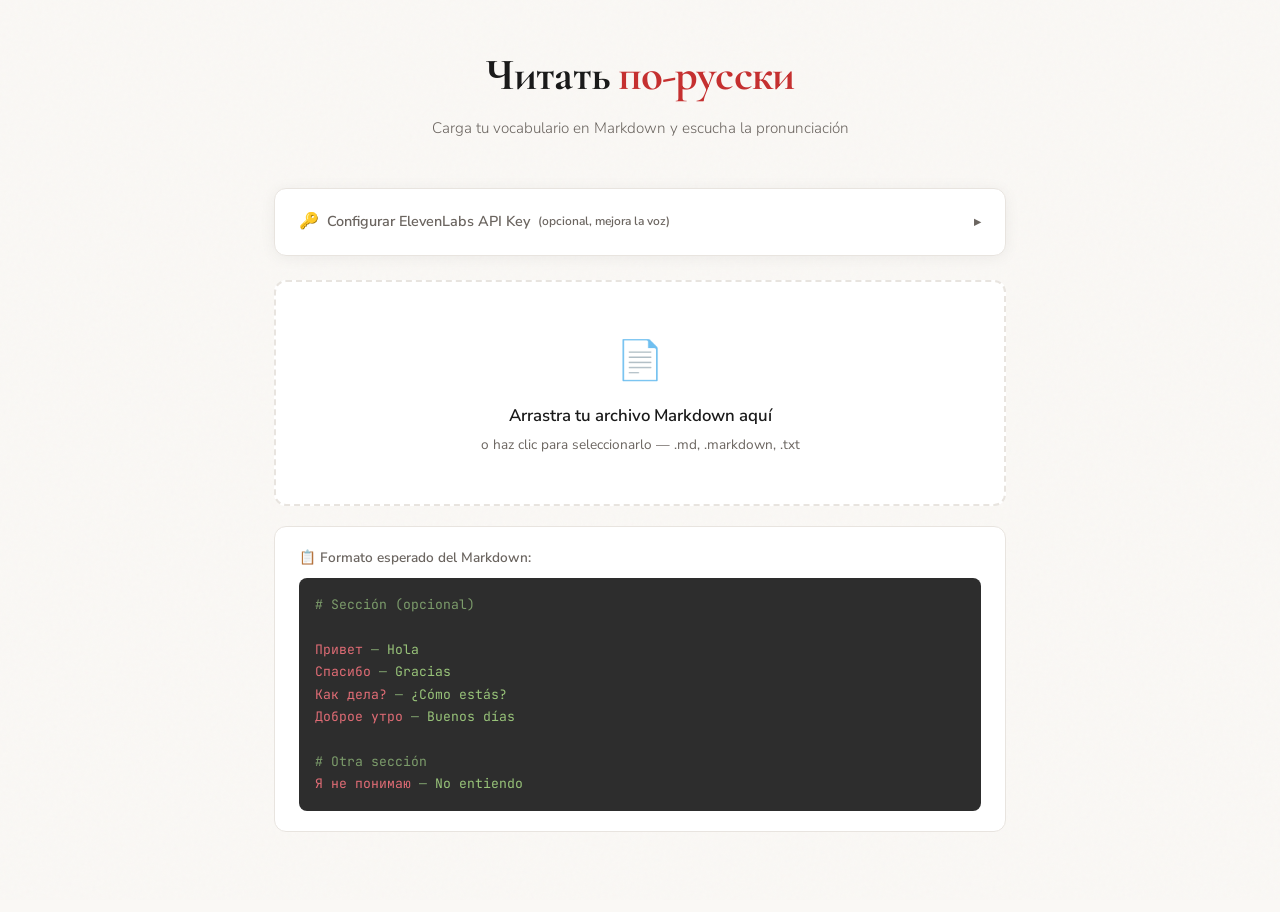
==== index.html @ 839e5035 "Initial commit: Russian Reader app" ====
<!DOCTYPE html>
<html lang="es">
<head>
<meta charset="UTF-8">
<meta name="viewport" content="width=device-width, initial-scale=1.0">
<title>Lector de Ruso — Pronunciación</title>
<link href="https://fonts.googleapis.com/css2?family=Cormorant+Garamond:ital,wght@0,400;0,600;0,700;1,400&family=JetBrains+Mono:wght@400;500&family=Nunito+Sans:wght@300;400;600;700&display=swap" rel="stylesheet">
<style>
  :root {
    --bg: #FAF8F5;
    --bg-card: #FFFFFF;
    --text: #1A1A1A;
    --text-secondary: #6B6560;
    --accent: #C53030;
    --accent-light: #FFF5F5;
    --accent-hover: #9B2C2C;
    --border: #E8E4DF;
    --shadow: 0 2px 16px rgba(0,0,0,0.06);
    --shadow-hover: 0 4px 24px rgba(0,0,0,0.1);
    --radius: 12px;
    --russian-font: 'Cormorant Garamond', serif;
    --body-font: 'Nunito Sans', sans-serif;
    --mono-font: 'JetBrains Mono', monospace;
  }

  * { margin: 0; padding: 0; box-sizing: border-box; }

  body {
    font-family: var(--body-font);
    background: var(--bg);
    color: var(--text);
    min-height: 100vh;
    line-height: 1.6;
  }

  /* Subtle grain texture */
  body::before {
    content: '';
    position: fixed;
    inset: 0;
    opacity: 0.025;
    background-image: url("data:image/svg+xml,%3Csvg viewBox='0 0 256 256' xmlns='http://www.w3.org/2000/svg'%3E%3Cfilter id='noise'%3E%3CfeTurbulence type='fractalNoise' baseFrequency='0.9' numOctaves='4' stitchTiles='stitch'/%3E%3C/filter%3E%3Crect width='100%25' height='100%25' filter='url(%23noise)'/%3E%3C/svg%3E");
    pointer-events: none;
    z-index: 0;
  }

  .container {
    max-width: 780px;
    margin: 0 auto;
    padding: 40px 24px 80px;
    position: relative;
    z-index: 1;
  }

  /* Header */
  header {
    text-align: center;
    margin-bottom: 48px;
    animation: fadeDown 0.6s ease;
  }

  @keyframes fadeDown {
    from { opacity: 0; transform: translateY(-12px); }
    to { opacity: 1; transform: translateY(0); }
  }

  header h1 {
    font-family: var(--russian-font);
    font-size: 2.8rem;
    font-weight: 700;
    letter-spacing: -0.02em;
    color: var(--text);
    margin-bottom: 4px;
  }

  header h1 span {
    color: var(--accent);
  }

  header p {
    color: var(--text-secondary);
    font-size: 0.95rem;
    font-weight: 300;
  }

  /* API Key Section */
  .api-section {
    background: var(--bg-card);
    border: 1px solid var(--border);
    border-radius: var(--radius);
    padding: 20px 24px;
    margin-bottom: 24px;
    box-shadow: var(--shadow);
    animation: fadeUp 0.5s ease 0.1s both;
  }

  @keyframes fadeUp {
    from { opacity: 0; transform: translateY(12px); }
    to { opacity: 1; transform: translateY(0); }
  }

  .api-section summary {
    cursor: pointer;
    font-weight: 600;
    font-size: 0.9rem;
    color: var(--text-secondary);
    list-style: none;
    display: flex;
    align-items: center;
    gap: 8px;
    user-select: none;
  }

  .api-section summary::before {
    content: '🔑';
    font-size: 1rem;
  }

  .api-section summary::after {
    content: '▸';
    margin-left: auto;
    transition: transform 0.2s;
    font-size: 0.8rem;
  }

  .api-section[open] summary::after {
    transform: rotate(90deg);
  }

  .api-inner {
    margin-top: 16px;
    display: flex;
    gap: 10px;
    align-items: center;
  }

  .api-inner input {
    flex: 1;
    padding: 10px 14px;
    border: 1px solid var(--border);
    border-radius: 8px;
    font-family: var(--mono-font);
    font-size: 0.85rem;
    background: var(--bg);
    color: var(--text);
    outline: none;
    transition: border-color 0.2s;
  }

  .api-inner input:focus {
    border-color: var(--accent);
  }

  .api-inner button {
    padding: 10px 18px;
    background: var(--accent);
    color: white;
    border: none;
    border-radius: 8px;
    font-family: var(--body-font);
    font-weight: 600;
    font-size: 0.85rem;
    cursor: pointer;
    transition: background 0.2s;
    white-space: nowrap;
  }

  .api-inner button:hover {
    background: var(--accent-hover);
  }

  .api-status {
    margin-top: 10px;
    font-size: 0.8rem;
    color: var(--text-secondary);
  }

  .api-status.ok { color: #2F855A; }
  .api-status.err { color: var(--accent); }

  /* Upload Zone */
  .upload-zone {
    border: 2px dashed var(--border);
    border-radius: var(--radius);
    padding: 48px 24px;
    text-align: center;
    cursor: pointer;
    transition: all 0.3s ease;
    background: var(--bg-card);
    animation: fadeUp 0.5s ease 0.2s both;
    position: relative;
  }

  .upload-zone:hover, .upload-zone.dragover {
    border-color: var(--accent);
    background: var(--accent-light);
  }

  .upload-zone input[type="file"] {
    position: absolute;
    inset: 0;
    opacity: 0;
    cursor: pointer;
  }

  .upload-icon {
    font-size: 2.4rem;
    margin-bottom: 12px;
  }

  .upload-zone h3 {
    font-family: var(--body-font);
    font-weight: 600;
    font-size: 1.05rem;
    margin-bottom: 4px;
  }

  .upload-zone p {
    font-size: 0.85rem;
    color: var(--text-secondary);
  }

  /* Markdown format hint */
  .format-hint {
    background: var(--bg-card);
    border: 1px solid var(--border);
    border-radius: var(--radius);
    padding: 20px 24px;
    margin-top: 20px;
    animation: fadeUp 0.5s ease 0.3s both;
  }

  .format-hint h4 {
    font-size: 0.85rem;
    font-weight: 600;
    color: var(--text-secondary);
    margin-bottom: 10px;
  }

  .format-hint pre {
    background: #2D2D2D;
    color: #E8E4DF;
    padding: 16px;
    border-radius: 8px;
    font-family: var(--mono-font);
    font-size: 0.82rem;
    line-height: 1.7;
    overflow-x: auto;
  }

  .format-hint pre span.comment { color: #7C9C6B; }
  .format-hint pre span.heading { color: #D19A66; }
  .format-hint pre span.ru { color: #E06C75; }
  .format-hint pre span.es { color: #98C379; }

  /* Content Area */
  .content {
    display: none;
  }

  .content.visible {
    display: block;
  }

  .file-info {
    display: flex;
    align-items: center;
    justify-content: space-between;
    background: var(--bg-card);
    border: 1px solid var(--border);
    border-radius: var(--radius);
    padding: 14px 20px;
    margin-bottom: 28px;
    box-shadow: var(--shadow);
  }

  .file-info .name {
    font-family: var(--mono-font);
    font-size: 0.85rem;
    color: var(--text);
    font-weight: 500;
  }

  .file-info .actions {
    display: flex;
    gap: 8px;
  }

  .btn-small {
    padding: 6px 14px;
    border-radius: 6px;
    border: 1px solid var(--border);
    background: var(--bg);
    font-family: var(--body-font);
    font-size: 0.8rem;
    font-weight: 600;
    cursor: pointer;
    transition: all 0.2s;
    color: var(--text-secondary);
  }

  .btn-small:hover {
    border-color: var(--accent);
    color: var(--accent);
  }

  .btn-play-all {
    background: var(--accent);
    color: white !important;
    border-color: var(--accent);
  }

  .btn-play-all:hover {
    background: var(--accent-hover);
    border-color: var(--accent-hover);
  }

  /* Section heading from markdown */
  .section-title {
    font-family: var(--russian-font);
    font-size: 1.6rem;
    font-weight: 700;
    margin: 36px 0 20px;
    padding-bottom: 10px;
    border-bottom: 2px solid var(--border);
    color: var(--text);
    animation: fadeUp 0.4s ease both;
  }

  .section-title:first-child {
    margin-top: 0;
  }

  /* Word Card */
  .word-card {
    background: var(--bg-card);
    border: 1px solid var(--border);
    border-radius: var(--radius);
    padding: 20px 24px;
    margin-bottom: 12px;
    display: flex;
    align-items: center;
    gap: 20px;
    box-shadow: var(--shadow);
    transition: all 0.25s ease;
    animation: fadeUp 0.4s ease both;
    cursor: default;
  }

  .word-card:hover {
    box-shadow: var(--shadow-hover);
    transform: translateY(-1px);
  }

  .play-btn {
    width: 44px;
    height: 44px;
    border-radius: 50%;
    border: 2px solid var(--accent);
    background: transparent;
    color: var(--accent);
    cursor: pointer;
    display: flex;
    align-items: center;
    justify-content: center;
    flex-shrink: 0;
    transition: all 0.25s ease;
    position: relative;
  }

  .play-btn:hover {
    background: var(--accent);
    color: white;
    transform: scale(1.08);
  }

  .play-btn.playing {
    background: var(--accent);
    color: white;
    animation: pulse 1s ease infinite;
    cursor: pointer;
  }

  .play-btn.playing:hover {
    background: var(--accent-hover);
    transform: scale(1.08);
  }

  .play-btn.disabled {
    opacity: 0.35;
    cursor: not-allowed;
    pointer-events: none;
    border-color: #BBBAB8;
    color: #BBBAB8;
  }

  @keyframes pulse {
    0%, 100% { box-shadow: 0 0 0 0 rgba(197, 48, 48, 0.3); }
    50% { box-shadow: 0 0 0 8px rgba(197, 48, 48, 0); }
  }

  .play-btn svg {
    width: 18px;
    height: 18px;
  }

  .play-btn .icon-stop {
    display: none;
  }

  .play-btn.playing .icon-play {
    display: none;
  }

  .play-btn.playing .icon-stop {
    display: block;
  }

  .word-text {
    flex: 1;
    min-width: 0;
  }

  .word-russian {
    font-family: var(--russian-font);
    font-size: 1.55rem;
    font-weight: 600;
    color: var(--text);
    line-height: 1.3;
    margin-bottom: 2px;
  }

  .word-translation {
    font-size: 0.9rem;
    color: var(--text-secondary);
    font-weight: 300;
  }

  .speed-control {
    display: flex;
    align-items: center;
    gap: 6px;
    flex-shrink: 0;
  }

  .speed-btn {
    padding: 4px 10px;
    border: 1px solid var(--border);
    border-radius: 6px;
    background: var(--bg);
    font-family: var(--mono-font);
    font-size: 0.72rem;
    color: var(--text-secondary);
    cursor: pointer;
    transition: all 0.2s;
  }

  .speed-btn:hover, .speed-btn.active {
    border-color: var(--accent);
    color: var(--accent);
    background: var(--accent-light);
  }

  /* Responsive */
  @media (max-width: 600px) {
    .container { padding: 24px 16px 60px; }
    header h1 { font-size: 2rem; }
    .word-card { padding: 16px; gap: 14px; }
    .word-russian { font-size: 1.3rem; }
    .speed-control { display: none; }
    .api-inner { flex-direction: column; }
    .file-info { flex-direction: column; gap: 10px; text-align: center; }
  }

  /* Toast notification */
  .toast {
    position: fixed;
    bottom: 24px;
    left: 50%;
    transform: translateX(-50%) translateY(80px);
    background: #2D2D2D;
    color: white;
    padding: 12px 24px;
    border-radius: 10px;
    font-size: 0.85rem;
    font-weight: 500;
    z-index: 999;
    opacity: 0;
    transition: all 0.35s ease;
    pointer-events: none;
  }

  .toast.show {
    opacity: 1;
    transform: translateX(-50%) translateY(0);
  }
</style>
</head>
<body>

<div class="container">
  <header>
    <h1>Читать <span>по-русски</span></h1>
    <p>Carga tu vocabulario en Markdown y escucha la pronunciación</p>
  </header>

  <!-- API Key -->
  <details class="api-section" id="apiSection">
    <summary>Configurar ElevenLabs API Key <small>(opcional, mejora la voz)</small></summary>
    <div class="api-inner">
      <input type="password" id="apiKeyInput" placeholder="sk_xxxxxxxxxxxxxxxxxxxxxxxxxxxxxxxx" />
      <button onclick="saveApiKey()">Guardar</button>
    </div>
    <div class="api-status" id="apiStatus"></div>
  </details>

  <!-- Upload -->
  <div class="upload-zone" id="uploadZone">
    <input type="file" accept=".md,.markdown,.txt" id="fileInput" />
    <div class="upload-icon">📄</div>
    <h3>Arrastra tu archivo Markdown aquí</h3>
    <p>o haz clic para seleccionarlo — .md, .markdown, .txt</p>
  </div>

  <div class="format-hint">
    <h4>📋 Formato esperado del Markdown:</h4>
    <pre><span class="comment"># Sección (opcional)</span>

<span class="ru">Привет</span> <span class="comment">—</span> <span class="es">Hola</span>
<span class="ru">Спасибо</span> <span class="comment">—</span> <span class="es">Gracias</span>
<span class="ru">Как дела?</span> <span class="comment">—</span> <span class="es">¿Cómo estás?</span>
<span class="ru">Доброе утро</span> <span class="comment">—</span> <span class="es">Buenos días</span>

<span class="comment"># Otra sección</span>
<span class="ru">Я не понимаю</span> <span class="comment">—</span> <span class="es">No entiendo</span></pre>
  </div>

  <!-- Content rendered here -->
  <div class="content" id="content"></div>
</div>

<div class="toast" id="toast"></div>

<script>
  // ─── State ───
  let elevenLabsKey = localStorage.getItem('elevenLabsKey') || '';
  let currentSpeed = 1;
  let isPlaying = false;

  // ─── Toast ───
  function toast(msg) {
    const t = document.getElementById('toast');
    t.textContent = msg;
    t.classList.add('show');
    setTimeout(() => t.classList.remove('show'), 2500);
  }

  // ─── API Key ───
  function saveApiKey() {
    const key = document.getElementById('apiKeyInput').value.trim();
    if (!key) return;
    elevenLabsKey = key;
    localStorage.setItem('elevenLabsKey', key);
    const status = document.getElementById('apiStatus');
    status.textContent = '✓ API Key guardada';
    status.className = 'api-status ok';
    toast('API Key de ElevenLabs guardada');
  }

  // Load saved key
  if (elevenLabsKey) {
    document.getElementById('apiKeyInput').value = elevenLabsKey;
    document.getElementById('apiStatus').textContent = '✓ API Key cargada';
    document.getElementById('apiStatus').className = 'api-status ok';
  }

  // ─── File Upload ───
  const uploadZone = document.getElementById('uploadZone');
  const fileInput = document.getElementById('fileInput');

  uploadZone.addEventListener('dragover', (e) => {
    e.preventDefault();
    uploadZone.classList.add('dragover');
  });

  uploadZone.addEventListener('dragleave', () => {
    uploadZone.classList.remove('dragover');
  });

  uploadZone.addEventListener('drop', (e) => {
    e.preventDefault();
    uploadZone.classList.remove('dragover');
    const file = e.dataTransfer.files[0];
    if (file) handleFile(file);
  });

  fileInput.addEventListener('change', (e) => {
    const file = e.target.files[0];
    if (file) handleFile(file);
  });

  function handleFile(file) {
    const reader = new FileReader();
    reader.onload = (e) => {
      const text = e.target.result;
      parseAndRender(text, file.name);
    };
    reader.readAsText(file);
  }

  // ─── Parser ───
  function parseMarkdown(text) {
    const lines = text.split('\n');
    const sections = [];
    let currentSection = { title: null, words: [] };

    for (const line of lines) {
      const trimmed = line.trim();
      if (!trimmed) continue;

      // Heading
      const headingMatch = trimmed.match(/^#+\s+(.+)/);
      if (headingMatch) {
        if (currentSection.title || currentSection.words.length > 0) {
          sections.push(currentSection);
        }
        currentSection = { title: headingMatch[1], words: [] };
        continue;
      }

      // Word line: russian — spanish (supports —, -, –, |, :)
      const wordMatch = trimmed.match(/^(.+?)\s+[—–]\s+(.+)$/);
      if (wordMatch) {
        const russian = wordMatch[1].trim();
        const translation = wordMatch[2].trim();
        // Check if it contains at least one Cyrillic character
        if (/[\u0400-\u04FF]/.test(russian)) {
          currentSection.words.push({ russian, translation });
        }
      }
    }

    if (currentSection.title || currentSection.words.length > 0) {
      sections.push(currentSection);
    }

    return sections;
  }

  // ─── Render ───
  function parseAndRender(text, fileName) {
    const sections = parseMarkdown(text);
    const contentEl = document.getElementById('content');

    if (sections.every(s => s.words.length === 0)) {
      toast('No se encontraron pares ruso — español');
      return;
    }

    const totalWords = sections.reduce((sum, s) => sum + s.words.length, 0);

    let html = `
      <div class="file-info">
        <span class="name">📄 ${fileName} — ${totalWords} palabras/frases</span>
        <div class="actions">
          <button class="btn-small btn-play-all" onclick="playAll()">▶ Reproducir todo</button>
          <button class="btn-small" onclick="resetView()">✕ Cerrar</button>
        </div>
      </div>
    `;

    let cardIndex = 0;
    for (const section of sections) {
      if (section.title) {
        html += `<div class="section-title" style="animation-delay: ${cardIndex * 0.04}s">${section.title}</div>`;
      }
      for (const word of section.words) {
        const delay = cardIndex * 0.04;
        html += `
          <div class="word-card" style="animation-delay: ${delay}s" data-russian="${escapeAttr(word.russian)}">
            <button class="play-btn" onclick="toggleSpeak('${escapeJs(word.russian)}', this)" title="Reproducir">
              <svg class="icon-play" viewBox="0 0 24 24" fill="currentColor"><polygon points="6,3 20,12 6,21"/></svg>
              <svg class="icon-stop" viewBox="0 0 24 24" fill="currentColor"><rect x="5" y="5" width="14" height="14" rx="2"/></svg>
            </button>
            <div class="word-text">
              <div class="word-russian">${escapeHtml(word.russian)}</div>
              <div class="word-translation">${escapeHtml(word.translation)}</div>
            </div>
            <div class="speed-control">
              <button class="speed-btn ${currentSpeed === 0.5 ? 'active' : ''}" onclick="setSpeed(0.5, this)">0.5×</button>
              <button class="speed-btn ${currentSpeed === 0.7 ? 'active' : ''}" onclick="setSpeed(0.7, this)">0.7×</button>
              <button class="speed-btn ${currentSpeed === 1 ? 'active' : ''}" onclick="setSpeed(1, this)">1×</button>
            </div>
          </div>
        `;
        cardIndex++;
      }
    }

    contentEl.innerHTML = html;
    contentEl.classList.add('visible');
    uploadZone.style.display = 'none';
    document.querySelector('.format-hint').style.display = 'none';
    toast(`${totalWords} palabras cargadas`);
  }

  function resetView() {
    document.getElementById('content').classList.remove('visible');
    document.getElementById('content').innerHTML = '';
    uploadZone.style.display = '';
    document.querySelector('.format-hint').style.display = '';
    fileInput.value = '';
  }

  // ─── TTS ───
  let currentAudio = null;
  let currentUtterance = null;
  let activeBtn = null;
  let playAllAborted = false;

  function disableAllPlayBtns(exceptBtn) {
    document.querySelectorAll('.play-btn').forEach(btn => {
      if (btn !== exceptBtn) btn.classList.add('disabled');
    });
  }

  function enableAllPlayBtns() {
    document.querySelectorAll('.play-btn').forEach(btn => {
      btn.classList.remove('disabled');
    });
  }

  function stopCurrent() {
    if (currentAudio) {
      currentAudio.pause();
      currentAudio.currentTime = 0;
      currentAudio = null;
    }
    if (currentUtterance) {
      speechSynthesis.cancel();
      currentUtterance = null;
    }
    if (activeBtn) {
      activeBtn.classList.remove('playing');
      activeBtn = null;
    }
    enableAllPlayBtns();
    isPlaying = false;
  }

  function toggleSpeak(text, btnEl) {
    // If this button is currently playing, stop it
    if (btnEl.classList.contains('playing')) {
      playAllAborted = true;
      stopCurrent();
      return;
    }
    // If something else is playing, ignore (button should be disabled anyway)
    if (isPlaying) return;

    startSpeak(text, btnEl);
  }

  async function startSpeak(text, btnEl) {
    isPlaying = true;
    activeBtn = btnEl;
    btnEl.classList.add('playing');
    disableAllPlayBtns(btnEl);

    try {
      if (elevenLabsKey) {
        await speakElevenLabs(text);
      } else {
        await speakWebSpeech(text);
      }
    } catch (err) {
      console.warn('ElevenLabs failed, falling back to Web Speech:', err);
      if (elevenLabsKey) {
        toast('ElevenLabs falló, usando voz del navegador');
      }
      await speakWebSpeech(text);
    }

    // Clean up after playback finishes naturally
    if (activeBtn === btnEl) {
      btnEl.classList.remove('playing');
      activeBtn = null;
      enableAllPlayBtns();
      isPlaying = false;
    }
  }

  async function speakElevenLabs(text) {
    const voiceId = 'EXAVITQu4vr4xnSDxMaL';
    const url = `https://api.elevenlabs.io/v1/text-to-speech/${voiceId}`;

    const response = await fetch(url, {
      method: 'POST',
      headers: {
        'Content-Type': 'application/json',
        'xi-api-key': elevenLabsKey
      },
      body: JSON.stringify({
        text: text,
        model_id: 'eleven_multilingual_v2',
        voice_settings: {
          stability: 0.6,
          similarity_boost: 0.8,
          speed: currentSpeed
        }
      })
    });

    if (!response.ok) {
      throw new Error(`ElevenLabs HTTP ${response.status}`);
    }

    const audioBlob = await response.blob();
    const audioUrl = URL.createObjectURL(audioBlob);
    const audio = new Audio(audioUrl);
    currentAudio = audio;

    return new Promise((resolve) => {
      audio.onended = () => {
        URL.revokeObjectURL(audioUrl);
        currentAudio = null;
        resolve();
      };
      audio.onerror = () => {
        URL.revokeObjectURL(audioUrl);
        currentAudio = null;
        resolve();
      };
      audio.play();
    });
  }

  function speakWebSpeech(text) {
    return new Promise((resolve) => {
      const utterance = new SpeechSynthesisUtterance(text);
      utterance.lang = 'ru-RU';
      utterance.rate = currentSpeed;

      const voices = speechSynthesis.getVoices();
      const ruVoice = voices.find(v => v.lang.startsWith('ru'));
      if (ruVoice) utterance.voice = ruVoice;

      currentUtterance = utterance;
      utterance.onend = () => { currentUtterance = null; resolve(); };
      utterance.onerror = () => { currentUtterance = null; resolve(); };
      speechSynthesis.speak(utterance);
    });
  }

  // Preload voices
  if ('speechSynthesis' in window) {
    speechSynthesis.getVoices();
    speechSynthesis.onvoiceschanged = () => speechSynthesis.getVoices();
  }

  // ─── Speed Control ───
  function setSpeed(speed, btnEl) {
    currentSpeed = speed;
    // Update active state in parent card
    const card = btnEl.closest('.word-card');
    card.querySelectorAll('.speed-btn').forEach(b => b.classList.remove('active'));
    btnEl.classList.add('active');
  }

  // ─── Play All ───
  async function playAll() {
    if (isPlaying) {
      playAllAborted = true;
      stopCurrent();
      toast('Reproducción detenida');
      return;
    }

    playAllAborted = false;
    const cards = document.querySelectorAll('.word-card');
    for (const card of cards) {
      if (playAllAborted) break;
      const russian = card.dataset.russian;
      const btn = card.querySelector('.play-btn');
      await startSpeak(russian, btn);
      if (!playAllAborted) {
        await new Promise(r => setTimeout(r, 600));
      }
    }
    playAllAborted = false;
    stopCurrent();
    if (!playAllAborted) toast('Reproducción completa');
  }

  // ─── Helpers ───
  function escapeHtml(str) {
    const div = document.createElement('div');
    div.textContent = str;
    return div.innerHTML;
  }

  function escapeAttr(str) {
    return str.replace(/"/g, '&quot;').replace(/'/g, '&#39;').replace(/</g, '&lt;').replace(/>/g, '&gt;');
  }

  function escapeJs(str) {
    return str.replace(/\\/g, '\\\\').replace(/'/g, "\\'").replace(/"/g, '\\"');
  }
</script>

</body>
</html>
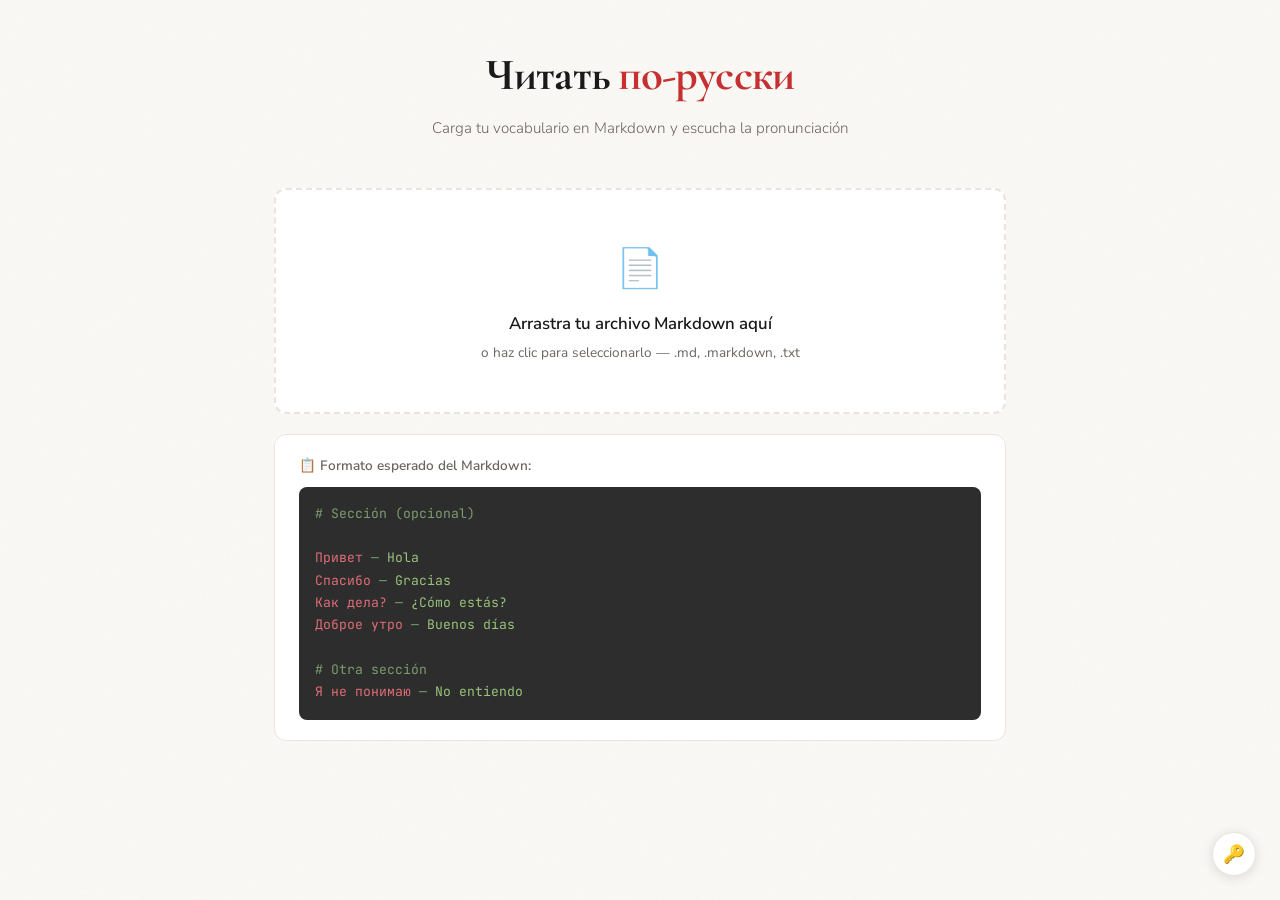
==== commit 51fbb7ed: "- Include clases content - bug fixing web and improving UX" ====
--- a/index.html
+++ b/index.html
@@ -83,100 +83,143 @@
     font-weight: 300;
   }
 
-  /* API Key Section */
-  .api-section {
+  @keyframes fadeUp {
+    from { opacity: 0; transform: translateY(12px); }
+    to { opacity: 1; transform: translateY(0); }
+  }
+
+  /* Floating API Key Button */
+  .fab-key {
+    position: fixed;
+    bottom: 24px;
+    right: 24px;
+    width: 44px;
+    height: 44px;
+    border-radius: 50%;
+    background: var(--bg-card);
+    border: 1px solid var(--border);
+    box-shadow: 0 2px 12px rgba(0,0,0,0.12);
+    cursor: pointer;
+    display: flex;
+    align-items: center;
+    justify-content: center;
+    font-size: 1.1rem;
+    z-index: 100;
+    transition: all 0.2s ease;
+    color: var(--text-secondary);
+  }
+
+  .fab-key:hover {
+    box-shadow: 0 4px 20px rgba(0,0,0,0.16);
+    transform: scale(1.08);
+    border-color: var(--accent);
+  }
+
+  .fab-key.has-key {
+    border-color: #2F855A;
+    color: #2F855A;
+  }
+
+  /* API Key Modal */
+  .modal-overlay {
+    position: fixed;
+    inset: 0;
+    background: rgba(0,0,0,0.35);
+    z-index: 200;
+    display: flex;
+    align-items: flex-end;
+    justify-content: flex-end;
+    padding: 0 24px 80px;
+    opacity: 0;
+    pointer-events: none;
+    transition: opacity 0.25s ease;
+  }
+
+  .modal-overlay.open {
+    opacity: 1;
+    pointer-events: all;
+  }
+
+  .api-modal {
     background: var(--bg-card);
     border: 1px solid var(--border);
     border-radius: var(--radius);
-    padding: 20px 24px;
-    margin-bottom: 24px;
-    box-shadow: var(--shadow);
-    animation: fadeUp 0.5s ease 0.1s both;
-  }
-
-  @keyframes fadeUp {
-    from { opacity: 0; transform: translateY(12px); }
-    to { opacity: 1; transform: translateY(0); }
-  }
-
-  .api-section summary {
-    cursor: pointer;
-    font-weight: 600;
-    font-size: 0.9rem;
-    color: var(--text-secondary);
-    list-style: none;
+    padding: 20px;
+    width: 340px;
+    box-shadow: 0 8px 40px rgba(0,0,0,0.15);
+    transform: translateY(12px) scale(0.97);
+    transition: transform 0.25s ease;
+  }
+
+  .modal-overlay.open .api-modal {
+    transform: translateY(0) scale(1);
+  }
+
+  .api-modal h4 {
+    font-size: 0.85rem;
+    font-weight: 700;
+    color: var(--text);
+    margin-bottom: 4px;
     display: flex;
     align-items: center;
+    gap: 6px;
+  }
+
+  .api-modal p {
+    font-size: 0.78rem;
+    color: var(--text-secondary);
+    margin-bottom: 12px;
+  }
+
+  .api-modal-row {
+    display: flex;
     gap: 8px;
-    user-select: none;
-  }
-
-  .api-section summary::before {
-    content: '🔑';
-    font-size: 1rem;
-  }
-
-  .api-section summary::after {
-    content: '▸';
-    margin-left: auto;
-    transition: transform 0.2s;
-    font-size: 0.8rem;
-  }
-
-  .api-section[open] summary::after {
-    transform: rotate(90deg);
-  }
-
-  .api-inner {
-    margin-top: 16px;
-    display: flex;
-    gap: 10px;
     align-items: center;
   }
 
-  .api-inner input {
+  .api-modal input {
     flex: 1;
-    padding: 10px 14px;
+    padding: 9px 12px;
     border: 1px solid var(--border);
     border-radius: 8px;
     font-family: var(--mono-font);
-    font-size: 0.85rem;
+    font-size: 0.82rem;
     background: var(--bg);
     color: var(--text);
     outline: none;
     transition: border-color 0.2s;
-  }
-
-  .api-inner input:focus {
+    min-width: 0;
+  }
+
+  .api-modal input:focus {
     border-color: var(--accent);
   }
 
-  .api-inner button {
-    padding: 10px 18px;
+  .api-modal .btn-save {
+    padding: 9px 14px;
     background: var(--accent);
     color: white;
     border: none;
     border-radius: 8px;
     font-family: var(--body-font);
     font-weight: 600;
-    font-size: 0.85rem;
+    font-size: 0.82rem;
     cursor: pointer;
     transition: background 0.2s;
     white-space: nowrap;
   }
 
-  .api-inner button:hover {
-    background: var(--accent-hover);
-  }
-
-  .api-status {
-    margin-top: 10px;
-    font-size: 0.8rem;
+  .api-modal .btn-save:hover { background: var(--accent-hover); }
+
+  .api-modal-status {
+    margin-top: 8px;
+    font-size: 0.78rem;
     color: var(--text-secondary);
-  }
-
-  .api-status.ok { color: #2F855A; }
-  .api-status.err { color: var(--accent); }
+    min-height: 16px;
+  }
+
+  .api-modal-status.ok { color: #2F855A; }
+  .api-modal-status.err { color: var(--accent); }
 
   /* Upload Zone */
   .upload-zone {
@@ -504,15 +547,21 @@
     <p>Carga tu vocabulario en Markdown y escucha la pronunciación</p>
   </header>
 
-  <!-- API Key -->
-  <details class="api-section" id="apiSection">
-    <summary>Configurar ElevenLabs API Key <small>(opcional, mejora la voz)</small></summary>
-    <div class="api-inner">
-      <input type="password" id="apiKeyInput" placeholder="sk_xxxxxxxxxxxxxxxxxxxxxxxxxxxxxxxx" />
-      <button onclick="saveApiKey()">Guardar</button>
+  <!-- Floating API Key Button -->
+  <button class="fab-key" id="fabKey" onclick="toggleApiModal()" title="Configurar ElevenLabs API Key">🔑</button>
+
+  <!-- API Key Modal -->
+  <div class="modal-overlay" id="apiModalOverlay" onclick="closeApiModalOutside(event)">
+    <div class="api-modal">
+      <h4>🔑 ElevenLabs API Key</h4>
+      <p>Opcional — mejora la calidad de voz. Si no la configuras se usa la voz del navegador.</p>
+      <div class="api-modal-row">
+        <input type="password" id="apiKeyInput" placeholder="sk_xxxxxxxxxxxx" />
+        <button class="btn-save" onclick="saveApiKey()">Guardar</button>
+      </div>
+      <div class="api-modal-status" id="apiStatus"></div>
     </div>
-    <div class="api-status" id="apiStatus"></div>
-  </details>
+  </div>
 
   <!-- Upload -->
   <div class="upload-zone" id="uploadZone">
@@ -543,8 +592,8 @@
 
 <script>
   // ─── State ───
-  let elevenLabsKey = localStorage.getItem('elevenLabsKey') || '';
-  let currentSpeed = 1;
+  // ─── State ───
+  let elevenLabsKey = '';
   let isPlaying = false;
 
   // ─── Toast ───
@@ -555,24 +604,49 @@
     setTimeout(() => t.classList.remove('show'), 2500);
   }
 
-  // ─── API Key ───
+  // ─── API Key helpers ───
+  function setApiStatus(msg, cls) {
+    const s = document.getElementById('apiStatus');
+    s.textContent = msg;
+    s.className = 'api-modal-status' + (cls ? ' ' + cls : '');
+  }
+
   function saveApiKey() {
     const key = document.getElementById('apiKeyInput').value.trim();
-    if (!key) return;
+    if (!key) { setApiStatus('Introduce una key válida', 'err'); return; }
     elevenLabsKey = key;
     localStorage.setItem('elevenLabsKey', key);
-    const status = document.getElementById('apiStatus');
-    status.textContent = '✓ API Key guardada';
-    status.className = 'api-status ok';
+    setApiStatus('✓ API Key guardada', 'ok');
+    document.getElementById('fabKey').classList.add('has-key');
     toast('API Key de ElevenLabs guardada');
-  }
-
-  // Load saved key
-  if (elevenLabsKey) {
-    document.getElementById('apiKeyInput').value = elevenLabsKey;
-    document.getElementById('apiStatus').textContent = '✓ API Key cargada';
-    document.getElementById('apiStatus').className = 'api-status ok';
-  }
+    setTimeout(() => document.getElementById('apiModalOverlay').classList.remove('open'), 800);
+  }
+
+  // ─── API Key Modal ───
+  function toggleApiModal() {
+    document.getElementById('apiModalOverlay').classList.toggle('open');
+  }
+
+  function closeApiModalOutside(e) {
+    if (e.target === document.getElementById('apiModalOverlay')) {
+      document.getElementById('apiModalOverlay').classList.remove('open');
+    }
+  }
+
+  // ─── Load API key: URL param > localStorage ───
+  (function initApiKey() {
+    const params = new URLSearchParams(window.location.search);
+    const urlKey = params.get('key');
+    const stored = localStorage.getItem('elevenLabsKey') || '';
+    const key = urlKey || stored;
+    if (key) {
+      elevenLabsKey = key;
+      if (urlKey) localStorage.setItem('elevenLabsKey', urlKey);
+      document.getElementById('apiKeyInput').value = key;
+      setApiStatus('✓ API Key cargada', 'ok');
+      document.getElementById('fabKey').classList.add('has-key');
+    }
+  })();
 
   // ─── File Upload ───
   const uploadZone = document.getElementById('uploadZone');
@@ -677,7 +751,7 @@
       for (const word of section.words) {
         const delay = cardIndex * 0.04;
         html += `
-          <div class="word-card" style="animation-delay: ${delay}s" data-russian="${escapeAttr(word.russian)}">
+          <div class="word-card" style="animation-delay: ${delay}s" data-russian="${escapeAttr(word.russian)}" data-speed="1">
             <button class="play-btn" onclick="toggleSpeak('${escapeJs(word.russian)}', this)" title="Reproducir">
               <svg class="icon-play" viewBox="0 0 24 24" fill="currentColor"><polygon points="6,3 20,12 6,21"/></svg>
               <svg class="icon-stop" viewBox="0 0 24 24" fill="currentColor"><rect x="5" y="5" width="14" height="14" rx="2"/></svg>
@@ -687,9 +761,9 @@
               <div class="word-translation">${escapeHtml(word.translation)}</div>
             </div>
             <div class="speed-control">
-              <button class="speed-btn ${currentSpeed === 0.5 ? 'active' : ''}" onclick="setSpeed(0.5, this)">0.5×</button>
-              <button class="speed-btn ${currentSpeed === 0.7 ? 'active' : ''}" onclick="setSpeed(0.7, this)">0.7×</button>
-              <button class="speed-btn ${currentSpeed === 1 ? 'active' : ''}" onclick="setSpeed(1, this)">1×</button>
+              <button class="speed-btn" onclick="setSpeed(0.5, this)">0.5×</button>
+              <button class="speed-btn" onclick="setSpeed(0.7, this)">0.7×</button>
+              <button class="speed-btn active" onclick="setSpeed(1, this)">1×</button>
             </div>
           </div>
         `;
@@ -705,6 +779,8 @@
   }
 
   function resetView() {
+    playAllAborted = true;
+    stopCurrent();
     document.getElementById('content').classList.remove('visible');
     document.getElementById('content').innerHTML = '';
     uploadZone.style.display = '';
@@ -767,18 +843,21 @@
     btnEl.classList.add('playing');
     disableAllPlayBtns(btnEl);
 
+    const card = btnEl.closest('.word-card');
+    const speed = card ? parseFloat(card.dataset.speed || '1') : 1;
+
     try {
       if (elevenLabsKey) {
-        await speakElevenLabs(text);
+        await speakElevenLabs(text, speed);
       } else {
-        await speakWebSpeech(text);
+        await speakWebSpeech(text, speed);
       }
     } catch (err) {
       console.warn('ElevenLabs failed, falling back to Web Speech:', err);
       if (elevenLabsKey) {
         toast('ElevenLabs falló, usando voz del navegador');
       }
-      await speakWebSpeech(text);
+      await speakWebSpeech(text, speed);
     }
 
     // Clean up after playback finishes naturally
@@ -790,7 +869,7 @@
     }
   }
 
-  async function speakElevenLabs(text) {
+  async function speakElevenLabs(text, speed) {
     const voiceId = 'EXAVITQu4vr4xnSDxMaL';
     const url = `https://api.elevenlabs.io/v1/text-to-speech/${voiceId}`;
 
@@ -806,7 +885,7 @@
         voice_settings: {
           stability: 0.6,
           similarity_boost: 0.8,
-          speed: currentSpeed
+          speed: speed
         }
       })
     });
@@ -835,11 +914,11 @@
     });
   }
 
-  function speakWebSpeech(text) {
+  function speakWebSpeech(text, speed) {
     return new Promise((resolve) => {
       const utterance = new SpeechSynthesisUtterance(text);
       utterance.lang = 'ru-RU';
-      utterance.rate = currentSpeed;
+      utterance.rate = speed;
 
       const voices = speechSynthesis.getVoices();
       const ruVoice = voices.find(v => v.lang.startsWith('ru'));
@@ -858,11 +937,10 @@
     speechSynthesis.onvoiceschanged = () => speechSynthesis.getVoices();
   }
 
-  // ─── Speed Control ───
+  // ─── Speed Control (per card) ───
   function setSpeed(speed, btnEl) {
-    currentSpeed = speed;
-    // Update active state in parent card
     const card = btnEl.closest('.word-card');
+    card.dataset.speed = speed;
     card.querySelectorAll('.speed-btn').forEach(b => b.classList.remove('active'));
     btnEl.classList.add('active');
   }
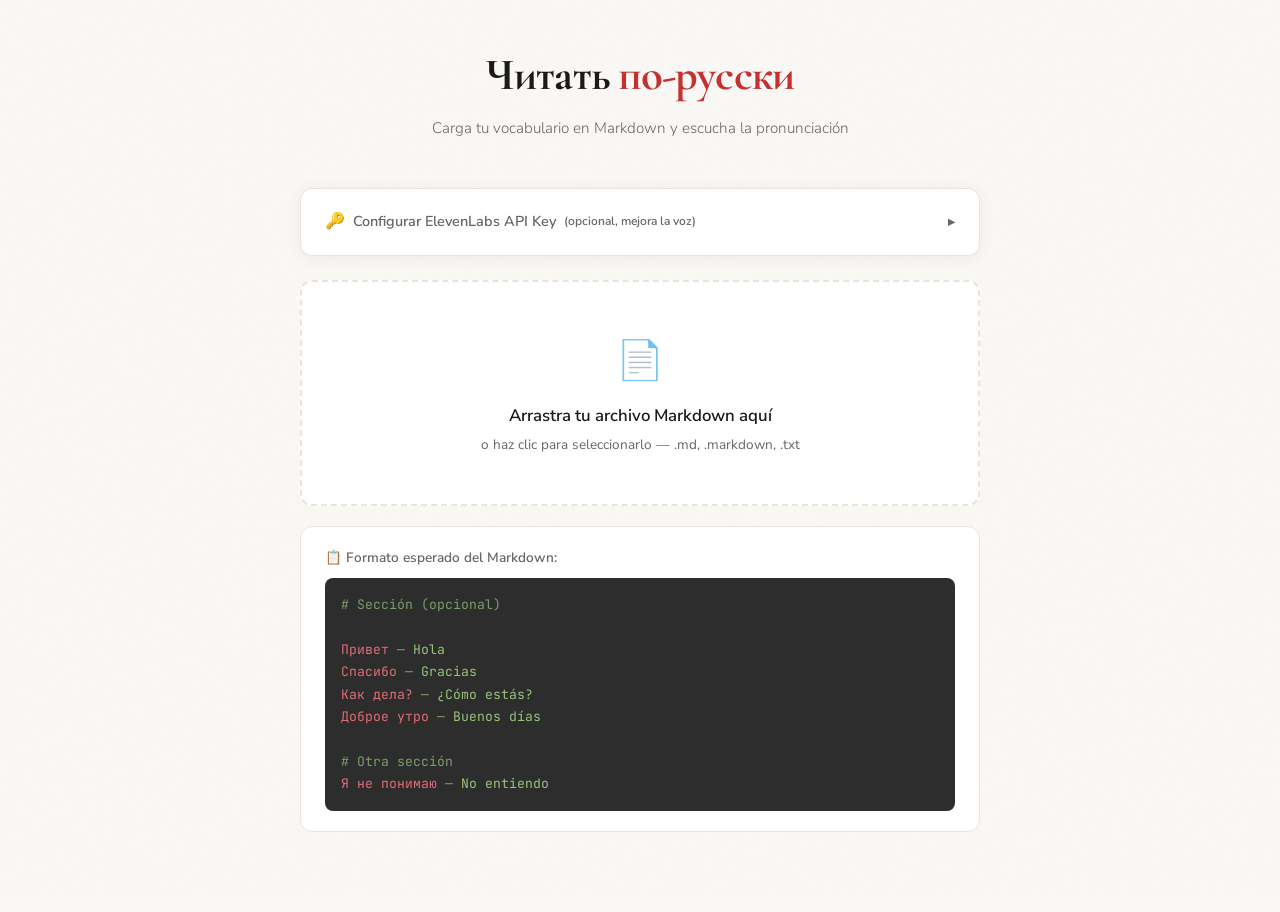
==== commit 77cd3b44: "- Update website to handle 2 columns - New clases" ====
--- a/index.html
+++ b/index.html
@@ -45,11 +45,18 @@
   }
 
   .container {
-    max-width: 780px;
+    max-width: 1200px;
     margin: 0 auto;
     padding: 40px 24px 80px;
     position: relative;
     z-index: 1;
+  }
+
+  /* Centered narrow sections (upload, api, format hint) */
+  .narrow-center {
+    max-width: 680px;
+    margin-left: auto;
+    margin-right: auto;
   }
 
   /* Header */
@@ -83,143 +90,100 @@
     font-weight: 300;
   }
 
+  /* API Key Section */
+  .api-section {
+    background: var(--bg-card);
+    border: 1px solid var(--border);
+    border-radius: var(--radius);
+    padding: 20px 24px;
+    margin-bottom: 24px;
+    box-shadow: var(--shadow);
+    animation: fadeUp 0.5s ease 0.1s both;
+  }
+
   @keyframes fadeUp {
     from { opacity: 0; transform: translateY(12px); }
     to { opacity: 1; transform: translateY(0); }
   }
 
-  /* Floating API Key Button */
-  .fab-key {
-    position: fixed;
-    bottom: 24px;
-    right: 24px;
-    width: 44px;
-    height: 44px;
-    border-radius: 50%;
-    background: var(--bg-card);
-    border: 1px solid var(--border);
-    box-shadow: 0 2px 12px rgba(0,0,0,0.12);
+  .api-section summary {
     cursor: pointer;
+    font-weight: 600;
+    font-size: 0.9rem;
+    color: var(--text-secondary);
+    list-style: none;
     display: flex;
     align-items: center;
-    justify-content: center;
-    font-size: 1.1rem;
-    z-index: 100;
-    transition: all 0.2s ease;
-    color: var(--text-secondary);
-  }
-
-  .fab-key:hover {
-    box-shadow: 0 4px 20px rgba(0,0,0,0.16);
-    transform: scale(1.08);
-    border-color: var(--accent);
-  }
-
-  .fab-key.has-key {
-    border-color: #2F855A;
-    color: #2F855A;
-  }
-
-  /* API Key Modal */
-  .modal-overlay {
-    position: fixed;
-    inset: 0;
-    background: rgba(0,0,0,0.35);
-    z-index: 200;
+    gap: 8px;
+    user-select: none;
+  }
+
+  .api-section summary::before {
+    content: '🔑';
+    font-size: 1rem;
+  }
+
+  .api-section summary::after {
+    content: '▸';
+    margin-left: auto;
+    transition: transform 0.2s;
+    font-size: 0.8rem;
+  }
+
+  .api-section[open] summary::after {
+    transform: rotate(90deg);
+  }
+
+  .api-inner {
+    margin-top: 16px;
     display: flex;
-    align-items: flex-end;
-    justify-content: flex-end;
-    padding: 0 24px 80px;
-    opacity: 0;
-    pointer-events: none;
-    transition: opacity 0.25s ease;
-  }
-
-  .modal-overlay.open {
-    opacity: 1;
-    pointer-events: all;
-  }
-
-  .api-modal {
-    background: var(--bg-card);
-    border: 1px solid var(--border);
-    border-radius: var(--radius);
-    padding: 20px;
-    width: 340px;
-    box-shadow: 0 8px 40px rgba(0,0,0,0.15);
-    transform: translateY(12px) scale(0.97);
-    transition: transform 0.25s ease;
-  }
-
-  .modal-overlay.open .api-modal {
-    transform: translateY(0) scale(1);
-  }
-
-  .api-modal h4 {
-    font-size: 0.85rem;
-    font-weight: 700;
-    color: var(--text);
-    margin-bottom: 4px;
-    display: flex;
+    gap: 10px;
     align-items: center;
-    gap: 6px;
-  }
-
-  .api-modal p {
-    font-size: 0.78rem;
-    color: var(--text-secondary);
-    margin-bottom: 12px;
-  }
-
-  .api-modal-row {
-    display: flex;
-    gap: 8px;
-    align-items: center;
-  }
-
-  .api-modal input {
+  }
+
+  .api-inner input {
     flex: 1;
-    padding: 9px 12px;
+    padding: 10px 14px;
     border: 1px solid var(--border);
     border-radius: 8px;
     font-family: var(--mono-font);
-    font-size: 0.82rem;
+    font-size: 0.85rem;
     background: var(--bg);
     color: var(--text);
     outline: none;
     transition: border-color 0.2s;
-    min-width: 0;
-  }
-
-  .api-modal input:focus {
+  }
+
+  .api-inner input:focus {
     border-color: var(--accent);
   }
 
-  .api-modal .btn-save {
-    padding: 9px 14px;
+  .api-inner button {
+    padding: 10px 18px;
     background: var(--accent);
     color: white;
     border: none;
     border-radius: 8px;
     font-family: var(--body-font);
     font-weight: 600;
-    font-size: 0.82rem;
+    font-size: 0.85rem;
     cursor: pointer;
     transition: background 0.2s;
     white-space: nowrap;
   }
 
-  .api-modal .btn-save:hover { background: var(--accent-hover); }
-
-  .api-modal-status {
-    margin-top: 8px;
-    font-size: 0.78rem;
+  .api-inner button:hover {
+    background: var(--accent-hover);
+  }
+
+  .api-status {
+    margin-top: 10px;
+    font-size: 0.8rem;
     color: var(--text-secondary);
-    min-height: 16px;
-  }
-
-  .api-modal-status.ok { color: #2F855A; }
-  .api-modal-status.err { color: var(--accent); }
+  }
+
+  .api-status.ok { color: #2F855A; }
+  .api-status.err { color: var(--accent); }
 
   /* Upload Zone */
   .upload-zone {
@@ -302,7 +266,13 @@
   }
 
   .content.visible {
-    display: block;
+    display: grid;
+    grid-template-columns: 1fr 1fr;
+    gap: 12px;
+  }
+
+  .content .file-info {
+    grid-column: 1 / -1;
   }
 
   .file-info {
@@ -313,7 +283,7 @@
     border: 1px solid var(--border);
     border-radius: var(--radius);
     padding: 14px 20px;
-    margin-bottom: 28px;
+    margin-bottom: 16px;
     box-shadow: var(--shadow);
   }
 
@@ -360,10 +330,11 @@
 
   /* Section heading from markdown */
   .section-title {
+    grid-column: 1 / -1;
     font-family: var(--russian-font);
     font-size: 1.6rem;
     font-weight: 700;
-    margin: 36px 0 20px;
+    margin: 24px 0 8px;
     padding-bottom: 10px;
     border-bottom: 2px solid var(--border);
     color: var(--text);
@@ -380,7 +351,6 @@
     border: 1px solid var(--border);
     border-radius: var(--radius);
     padding: 20px 24px;
-    margin-bottom: 12px;
     display: flex;
     align-items: center;
     gap: 20px;
@@ -504,7 +474,14 @@
     background: var(--accent-light);
   }
 
-  /* Responsive */
+  /* Tablet: single column */
+  @media (max-width: 768px) {
+    .content.visible {
+      grid-template-columns: 1fr;
+    }
+  }
+
+  /* Mobile */
   @media (max-width: 600px) {
     .container { padding: 24px 16px 60px; }
     header h1 { font-size: 2rem; }
@@ -547,31 +524,25 @@
     <p>Carga tu vocabulario en Markdown y escucha la pronunciación</p>
   </header>
 
-  <!-- Floating API Key Button -->
-  <button class="fab-key" id="fabKey" onclick="toggleApiModal()" title="Configurar ElevenLabs API Key">🔑</button>
-
-  <!-- API Key Modal -->
-  <div class="modal-overlay" id="apiModalOverlay" onclick="closeApiModalOutside(event)">
-    <div class="api-modal">
-      <h4>🔑 ElevenLabs API Key</h4>
-      <p>Opcional — mejora la calidad de voz. Si no la configuras se usa la voz del navegador.</p>
-      <div class="api-modal-row">
-        <input type="password" id="apiKeyInput" placeholder="sk_xxxxxxxxxxxx" />
-        <button class="btn-save" onclick="saveApiKey()">Guardar</button>
-      </div>
-      <div class="api-modal-status" id="apiStatus"></div>
+  <!-- API Key -->
+  <details class="api-section narrow-center" id="apiSection">
+    <summary>Configurar ElevenLabs API Key <small>(opcional, mejora la voz)</small></summary>
+    <div class="api-inner">
+      <input type="password" id="apiKeyInput" placeholder="sk_xxxxxxxxxxxxxxxxxxxxxxxxxxxxxxxx" />
+      <button onclick="saveApiKey()">Guardar</button>
     </div>
-  </div>
+    <div class="api-status" id="apiStatus"></div>
+  </details>
 
   <!-- Upload -->
-  <div class="upload-zone" id="uploadZone">
+  <div class="upload-zone narrow-center" id="uploadZone">
     <input type="file" accept=".md,.markdown,.txt" id="fileInput" />
     <div class="upload-icon">📄</div>
     <h3>Arrastra tu archivo Markdown aquí</h3>
     <p>o haz clic para seleccionarlo — .md, .markdown, .txt</p>
   </div>
 
-  <div class="format-hint">
+  <div class="format-hint narrow-center">
     <h4>📋 Formato esperado del Markdown:</h4>
     <pre><span class="comment"># Sección (opcional)</span>
 
@@ -592,8 +563,8 @@
 
 <script>
   // ─── State ───
-  // ─── State ───
-  let elevenLabsKey = '';
+  let elevenLabsKey = localStorage.getItem('elevenLabsKey') || '';
+  let currentSpeed = 1;
   let isPlaying = false;
 
   // ─── Toast ───
@@ -604,49 +575,24 @@
     setTimeout(() => t.classList.remove('show'), 2500);
   }
 
-  // ─── API Key helpers ───
-  function setApiStatus(msg, cls) {
-    const s = document.getElementById('apiStatus');
-    s.textContent = msg;
-    s.className = 'api-modal-status' + (cls ? ' ' + cls : '');
-  }
-
+  // ─── API Key ───
   function saveApiKey() {
     const key = document.getElementById('apiKeyInput').value.trim();
-    if (!key) { setApiStatus('Introduce una key válida', 'err'); return; }
+    if (!key) return;
     elevenLabsKey = key;
     localStorage.setItem('elevenLabsKey', key);
-    setApiStatus('✓ API Key guardada', 'ok');
-    document.getElementById('fabKey').classList.add('has-key');
+    const status = document.getElementById('apiStatus');
+    status.textContent = '✓ API Key guardada';
+    status.className = 'api-status ok';
     toast('API Key de ElevenLabs guardada');
-    setTimeout(() => document.getElementById('apiModalOverlay').classList.remove('open'), 800);
-  }
-
-  // ─── API Key Modal ───
-  function toggleApiModal() {
-    document.getElementById('apiModalOverlay').classList.toggle('open');
-  }
-
-  function closeApiModalOutside(e) {
-    if (e.target === document.getElementById('apiModalOverlay')) {
-      document.getElementById('apiModalOverlay').classList.remove('open');
-    }
-  }
-
-  // ─── Load API key: URL param > localStorage ───
-  (function initApiKey() {
-    const params = new URLSearchParams(window.location.search);
-    const urlKey = params.get('key');
-    const stored = localStorage.getItem('elevenLabsKey') || '';
-    const key = urlKey || stored;
-    if (key) {
-      elevenLabsKey = key;
-      if (urlKey) localStorage.setItem('elevenLabsKey', urlKey);
-      document.getElementById('apiKeyInput').value = key;
-      setApiStatus('✓ API Key cargada', 'ok');
-      document.getElementById('fabKey').classList.add('has-key');
-    }
-  })();
+  }
+
+  // Load saved key
+  if (elevenLabsKey) {
+    document.getElementById('apiKeyInput').value = elevenLabsKey;
+    document.getElementById('apiStatus').textContent = '✓ API Key cargada';
+    document.getElementById('apiStatus').className = 'api-status ok';
+  }
 
   // ─── File Upload ───
   const uploadZone = document.getElementById('uploadZone');
@@ -751,7 +697,7 @@
       for (const word of section.words) {
         const delay = cardIndex * 0.04;
         html += `
-          <div class="word-card" style="animation-delay: ${delay}s" data-russian="${escapeAttr(word.russian)}" data-speed="1">
+          <div class="word-card" style="animation-delay: ${delay}s" data-russian="${escapeAttr(word.russian)}">
             <button class="play-btn" onclick="toggleSpeak('${escapeJs(word.russian)}', this)" title="Reproducir">
               <svg class="icon-play" viewBox="0 0 24 24" fill="currentColor"><polygon points="6,3 20,12 6,21"/></svg>
               <svg class="icon-stop" viewBox="0 0 24 24" fill="currentColor"><rect x="5" y="5" width="14" height="14" rx="2"/></svg>
@@ -761,9 +707,9 @@
               <div class="word-translation">${escapeHtml(word.translation)}</div>
             </div>
             <div class="speed-control">
-              <button class="speed-btn" onclick="setSpeed(0.5, this)">0.5×</button>
-              <button class="speed-btn" onclick="setSpeed(0.7, this)">0.7×</button>
-              <button class="speed-btn active" onclick="setSpeed(1, this)">1×</button>
+              <button class="speed-btn ${currentSpeed === 0.5 ? 'active' : ''}" onclick="setSpeed(0.5, this)">0.5×</button>
+              <button class="speed-btn ${currentSpeed === 0.7 ? 'active' : ''}" onclick="setSpeed(0.7, this)">0.7×</button>
+              <button class="speed-btn ${currentSpeed === 1 ? 'active' : ''}" onclick="setSpeed(1, this)">1×</button>
             </div>
           </div>
         `;
@@ -779,8 +725,6 @@
   }
 
   function resetView() {
-    playAllAborted = true;
-    stopCurrent();
     document.getElementById('content').classList.remove('visible');
     document.getElementById('content').innerHTML = '';
     uploadZone.style.display = '';
@@ -843,21 +787,18 @@
     btnEl.classList.add('playing');
     disableAllPlayBtns(btnEl);
 
-    const card = btnEl.closest('.word-card');
-    const speed = card ? parseFloat(card.dataset.speed || '1') : 1;
-
     try {
       if (elevenLabsKey) {
-        await speakElevenLabs(text, speed);
+        await speakElevenLabs(text);
       } else {
-        await speakWebSpeech(text, speed);
+        await speakWebSpeech(text);
       }
     } catch (err) {
       console.warn('ElevenLabs failed, falling back to Web Speech:', err);
       if (elevenLabsKey) {
         toast('ElevenLabs falló, usando voz del navegador');
       }
-      await speakWebSpeech(text, speed);
+      await speakWebSpeech(text);
     }
 
     // Clean up after playback finishes naturally
@@ -869,7 +810,7 @@
     }
   }
 
-  async function speakElevenLabs(text, speed) {
+  async function speakElevenLabs(text) {
     const voiceId = 'EXAVITQu4vr4xnSDxMaL';
     const url = `https://api.elevenlabs.io/v1/text-to-speech/${voiceId}`;
 
@@ -885,7 +826,7 @@
         voice_settings: {
           stability: 0.6,
           similarity_boost: 0.8,
-          speed: speed
+          speed: currentSpeed
         }
       })
     });
@@ -914,11 +855,11 @@
     });
   }
 
-  function speakWebSpeech(text, speed) {
+  function speakWebSpeech(text) {
     return new Promise((resolve) => {
       const utterance = new SpeechSynthesisUtterance(text);
       utterance.lang = 'ru-RU';
-      utterance.rate = speed;
+      utterance.rate = currentSpeed;
 
       const voices = speechSynthesis.getVoices();
       const ruVoice = voices.find(v => v.lang.startsWith('ru'));
@@ -937,10 +878,11 @@
     speechSynthesis.onvoiceschanged = () => speechSynthesis.getVoices();
   }
 
-  // ─── Speed Control (per card) ───
+  // ─── Speed Control ───
   function setSpeed(speed, btnEl) {
+    currentSpeed = speed;
+    // Update active state in parent card
     const card = btnEl.closest('.word-card');
-    card.dataset.speed = speed;
     card.querySelectorAll('.speed-btn').forEach(b => b.classList.remove('active'));
     btnEl.classList.add('active');
   }
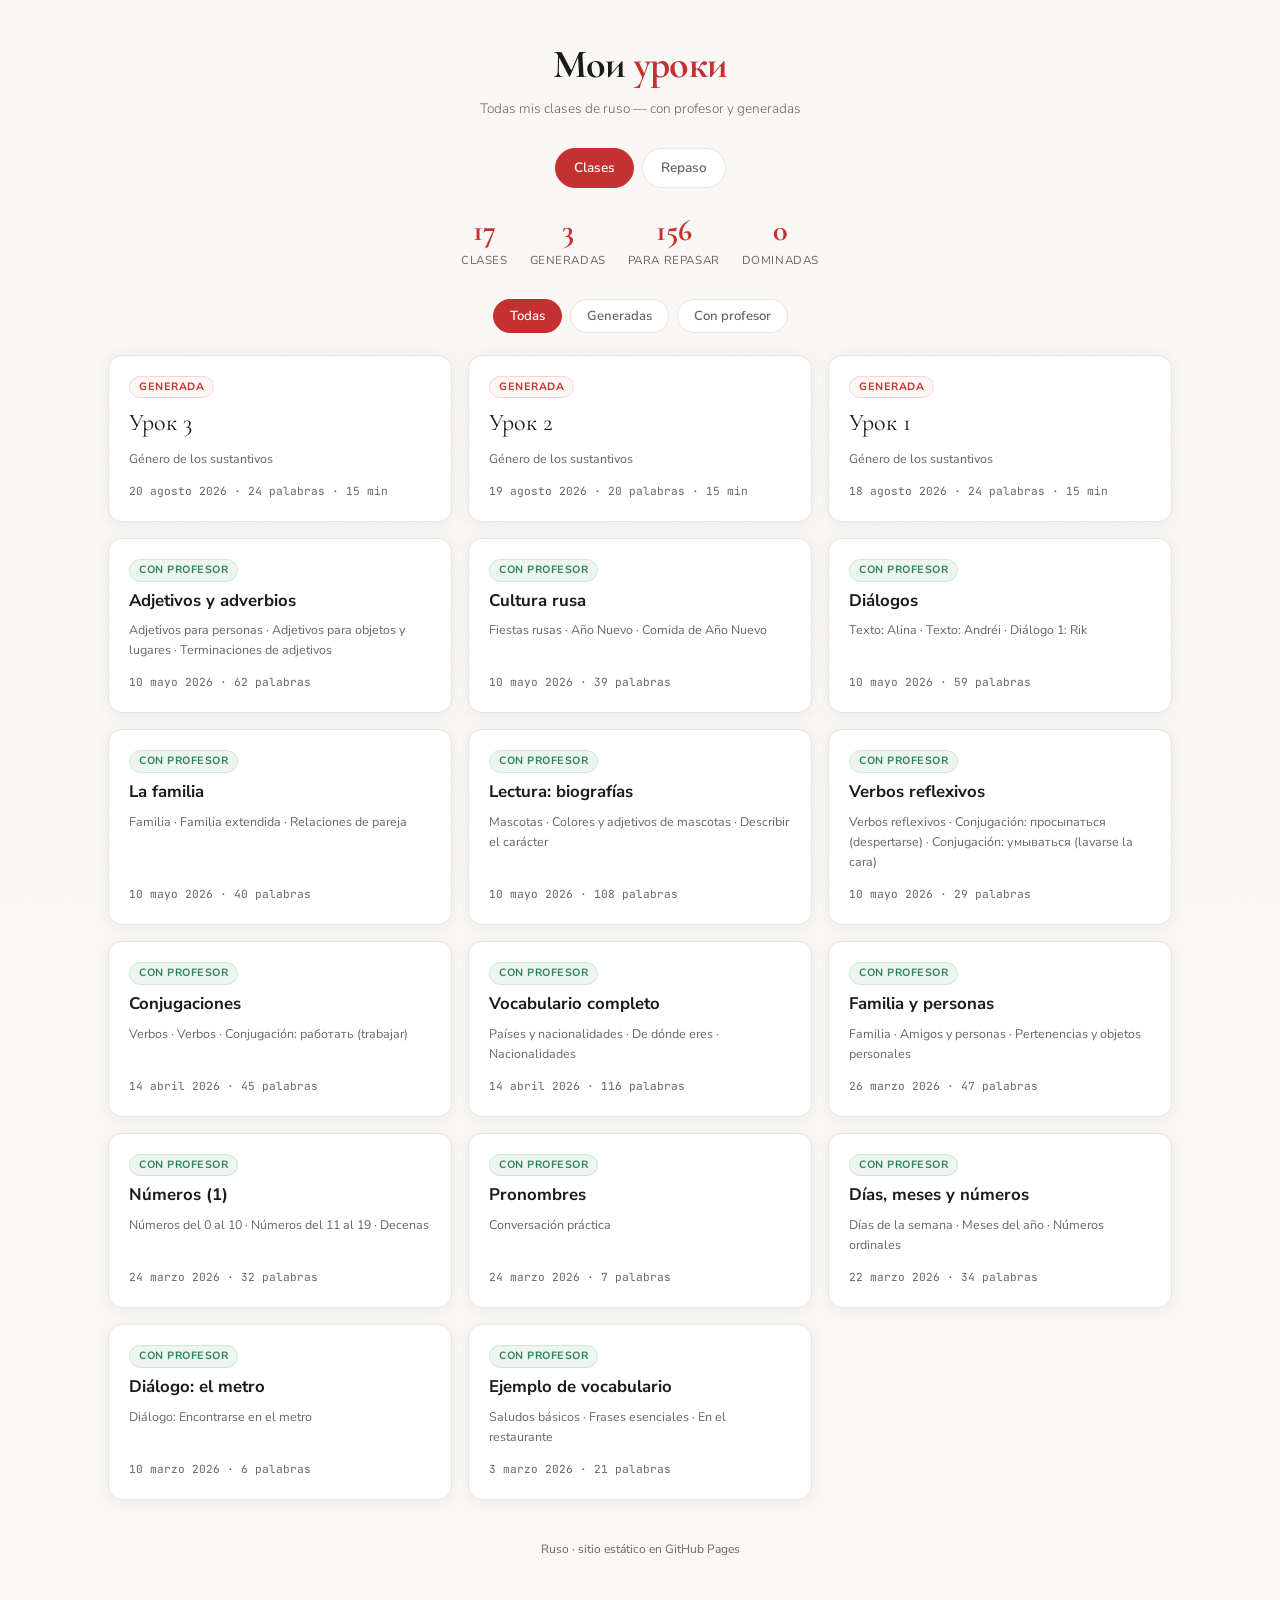
==== commit a328b818: "Unificar clases con profesor y generadas en un sitio único Las clases del profesor (.md en el root) " ====
--- a/index.html
+++ b/index.html
@@ -2,931 +2,115 @@
 <html lang="es">
 <head>
 <meta charset="UTF-8">
-<meta name="viewport" content="width=device-width, initial-scale=1.0">
-<title>Lector de Ruso — Pronunciación</title>
-<link href="https://fonts.googleapis.com/css2?family=Cormorant+Garamond:ital,wght@0,400;0,600;0,700;1,400&family=JetBrains+Mono:wght@400;500&family=Nunito+Sans:wght@300;400;600;700&display=swap" rel="stylesheet">
+<meta name="viewport" content="width=device-width,initial-scale=1">
+<title>Ruso — Mis clases</title>
+<link href="https://fonts.googleapis.com/css2?family=Cormorant+Garamond:wght@400;600;700&family=JetBrains+Mono:wght@400;500&family=Nunito+Sans:wght@300;400;600;700&display=swap" rel="stylesheet">
+<link rel="stylesheet" href="assets/style.css">
 <style>
-  :root {
-    --bg: #FAF8F5;
-    --bg-card: #FFFFFF;
-    --text: #1A1A1A;
-    --text-secondary: #6B6560;
-    --accent: #C53030;
-    --accent-light: #FFF5F5;
-    --accent-hover: #9B2C2C;
-    --border: #E8E4DF;
-    --shadow: 0 2px 16px rgba(0,0,0,0.06);
-    --shadow-hover: 0 4px 24px rgba(0,0,0,0.1);
-    --radius: 12px;
-    --russian-font: 'Cormorant Garamond', serif;
-    --body-font: 'Nunito Sans', sans-serif;
-    --mono-font: 'JetBrains Mono', monospace;
-  }
-
-  * { margin: 0; padding: 0; box-sizing: border-box; }
-
-  body {
-    font-family: var(--body-font);
-    background: var(--bg);
-    color: var(--text);
-    min-height: 100vh;
-    line-height: 1.6;
-  }
-
-  /* Subtle grain texture */
-  body::before {
-    content: '';
-    position: fixed;
-    inset: 0;
-    opacity: 0.025;
-    background-image: url("data:image/svg+xml,%3Csvg viewBox='0 0 256 256' xmlns='http://www.w3.org/2000/svg'%3E%3Cfilter id='noise'%3E%3CfeTurbulence type='fractalNoise' baseFrequency='0.9' numOctaves='4' stitchTiles='stitch'/%3E%3C/filter%3E%3Crect width='100%25' height='100%25' filter='url(%23noise)'/%3E%3C/svg%3E");
-    pointer-events: none;
-    z-index: 0;
-  }
-
-  .container {
-    max-width: 1200px;
-    margin: 0 auto;
-    padding: 40px 24px 80px;
-    position: relative;
-    z-index: 1;
-  }
-
-  /* Centered narrow sections (upload, api, format hint) */
-  .narrow-center {
-    max-width: 680px;
-    margin-left: auto;
-    margin-right: auto;
-  }
-
-  /* Header */
-  header {
-    text-align: center;
-    margin-bottom: 48px;
-    animation: fadeDown 0.6s ease;
-  }
-
-  @keyframes fadeDown {
-    from { opacity: 0; transform: translateY(-12px); }
-    to { opacity: 1; transform: translateY(0); }
-  }
-
-  header h1 {
-    font-family: var(--russian-font);
-    font-size: 2.8rem;
-    font-weight: 700;
-    letter-spacing: -0.02em;
-    color: var(--text);
-    margin-bottom: 4px;
-  }
-
-  header h1 span {
-    color: var(--accent);
-  }
-
-  header p {
-    color: var(--text-secondary);
-    font-size: 0.95rem;
-    font-weight: 300;
-  }
-
-  /* API Key Section */
-  .api-section {
-    background: var(--bg-card);
-    border: 1px solid var(--border);
-    border-radius: var(--radius);
-    padding: 20px 24px;
-    margin-bottom: 24px;
-    box-shadow: var(--shadow);
-    animation: fadeUp 0.5s ease 0.1s both;
-  }
-
-  @keyframes fadeUp {
-    from { opacity: 0; transform: translateY(12px); }
-    to { opacity: 1; transform: translateY(0); }
-  }
-
-  .api-section summary {
-    cursor: pointer;
-    font-weight: 600;
-    font-size: 0.9rem;
-    color: var(--text-secondary);
-    list-style: none;
-    display: flex;
-    align-items: center;
-    gap: 8px;
-    user-select: none;
-  }
-
-  .api-section summary::before {
-    content: '🔑';
-    font-size: 1rem;
-  }
-
-  .api-section summary::after {
-    content: '▸';
-    margin-left: auto;
-    transition: transform 0.2s;
-    font-size: 0.8rem;
-  }
-
-  .api-section[open] summary::after {
-    transform: rotate(90deg);
-  }
-
-  .api-inner {
-    margin-top: 16px;
-    display: flex;
-    gap: 10px;
-    align-items: center;
-  }
-
-  .api-inner input {
-    flex: 1;
-    padding: 10px 14px;
-    border: 1px solid var(--border);
-    border-radius: 8px;
-    font-family: var(--mono-font);
-    font-size: 0.85rem;
-    background: var(--bg);
-    color: var(--text);
-    outline: none;
-    transition: border-color 0.2s;
-  }
-
-  .api-inner input:focus {
-    border-color: var(--accent);
-  }
-
-  .api-inner button {
-    padding: 10px 18px;
-    background: var(--accent);
-    color: white;
-    border: none;
-    border-radius: 8px;
-    font-family: var(--body-font);
-    font-weight: 600;
-    font-size: 0.85rem;
-    cursor: pointer;
-    transition: background 0.2s;
-    white-space: nowrap;
-  }
-
-  .api-inner button:hover {
-    background: var(--accent-hover);
-  }
-
-  .api-status {
-    margin-top: 10px;
-    font-size: 0.8rem;
-    color: var(--text-secondary);
-  }
-
-  .api-status.ok { color: #2F855A; }
-  .api-status.err { color: var(--accent); }
-
-  /* Upload Zone */
-  .upload-zone {
-    border: 2px dashed var(--border);
-    border-radius: var(--radius);
-    padding: 48px 24px;
-    text-align: center;
-    cursor: pointer;
-    transition: all 0.3s ease;
-    background: var(--bg-card);
-    animation: fadeUp 0.5s ease 0.2s both;
-    position: relative;
-  }
-
-  .upload-zone:hover, .upload-zone.dragover {
-    border-color: var(--accent);
-    background: var(--accent-light);
-  }
-
-  .upload-zone input[type="file"] {
-    position: absolute;
-    inset: 0;
-    opacity: 0;
-    cursor: pointer;
-  }
-
-  .upload-icon {
-    font-size: 2.4rem;
-    margin-bottom: 12px;
-  }
-
-  .upload-zone h3 {
-    font-family: var(--body-font);
-    font-weight: 600;
-    font-size: 1.05rem;
-    margin-bottom: 4px;
-  }
-
-  .upload-zone p {
-    font-size: 0.85rem;
-    color: var(--text-secondary);
-  }
-
-  /* Markdown format hint */
-  .format-hint {
-    background: var(--bg-card);
-    border: 1px solid var(--border);
-    border-radius: var(--radius);
-    padding: 20px 24px;
-    margin-top: 20px;
-    animation: fadeUp 0.5s ease 0.3s both;
-  }
-
-  .format-hint h4 {
-    font-size: 0.85rem;
-    font-weight: 600;
-    color: var(--text-secondary);
-    margin-bottom: 10px;
-  }
-
-  .format-hint pre {
-    background: #2D2D2D;
-    color: #E8E4DF;
-    padding: 16px;
-    border-radius: 8px;
-    font-family: var(--mono-font);
-    font-size: 0.82rem;
-    line-height: 1.7;
-    overflow-x: auto;
-  }
-
-  .format-hint pre span.comment { color: #7C9C6B; }
-  .format-hint pre span.heading { color: #D19A66; }
-  .format-hint pre span.ru { color: #E06C75; }
-  .format-hint pre span.es { color: #98C379; }
-
-  /* Content Area */
-  .content {
-    display: none;
-  }
-
-  .content.visible {
-    display: grid;
-    grid-template-columns: 1fr 1fr;
-    gap: 12px;
-  }
-
-  .content .file-info {
-    grid-column: 1 / -1;
-  }
-
-  .file-info {
-    display: flex;
-    align-items: center;
-    justify-content: space-between;
-    background: var(--bg-card);
-    border: 1px solid var(--border);
-    border-radius: var(--radius);
-    padding: 14px 20px;
-    margin-bottom: 16px;
-    box-shadow: var(--shadow);
-  }
-
-  .file-info .name {
-    font-family: var(--mono-font);
-    font-size: 0.85rem;
-    color: var(--text);
-    font-weight: 500;
-  }
-
-  .file-info .actions {
-    display: flex;
-    gap: 8px;
-  }
-
-  .btn-small {
-    padding: 6px 14px;
-    border-radius: 6px;
-    border: 1px solid var(--border);
-    background: var(--bg);
-    font-family: var(--body-font);
-    font-size: 0.8rem;
-    font-weight: 600;
-    cursor: pointer;
-    transition: all 0.2s;
-    color: var(--text-secondary);
-  }
-
-  .btn-small:hover {
-    border-color: var(--accent);
-    color: var(--accent);
-  }
-
-  .btn-play-all {
-    background: var(--accent);
-    color: white !important;
-    border-color: var(--accent);
-  }
-
-  .btn-play-all:hover {
-    background: var(--accent-hover);
-    border-color: var(--accent-hover);
-  }
-
-  /* Section heading from markdown */
-  .section-title {
-    grid-column: 1 / -1;
-    font-family: var(--russian-font);
-    font-size: 1.6rem;
-    font-weight: 700;
-    margin: 24px 0 8px;
-    padding-bottom: 10px;
-    border-bottom: 2px solid var(--border);
-    color: var(--text);
-    animation: fadeUp 0.4s ease both;
-  }
-
-  .section-title:first-child {
-    margin-top: 0;
-  }
-
-  /* Word Card */
-  .word-card {
-    background: var(--bg-card);
-    border: 1px solid var(--border);
-    border-radius: var(--radius);
-    padding: 20px 24px;
-    display: flex;
-    align-items: center;
-    gap: 20px;
-    box-shadow: var(--shadow);
-    transition: all 0.25s ease;
-    animation: fadeUp 0.4s ease both;
-    cursor: default;
-  }
-
-  .word-card:hover {
-    box-shadow: var(--shadow-hover);
-    transform: translateY(-1px);
-  }
-
-  .play-btn {
-    width: 44px;
-    height: 44px;
-    border-radius: 50%;
-    border: 2px solid var(--accent);
-    background: transparent;
-    color: var(--accent);
-    cursor: pointer;
-    display: flex;
-    align-items: center;
-    justify-content: center;
-    flex-shrink: 0;
-    transition: all 0.25s ease;
-    position: relative;
-  }
-
-  .play-btn:hover {
-    background: var(--accent);
-    color: white;
-    transform: scale(1.08);
-  }
-
-  .play-btn.playing {
-    background: var(--accent);
-    color: white;
-    animation: pulse 1s ease infinite;
-    cursor: pointer;
-  }
-
-  .play-btn.playing:hover {
-    background: var(--accent-hover);
-    transform: scale(1.08);
-  }
-
-  .play-btn.disabled {
-    opacity: 0.35;
-    cursor: not-allowed;
-    pointer-events: none;
-    border-color: #BBBAB8;
-    color: #BBBAB8;
-  }
-
-  @keyframes pulse {
-    0%, 100% { box-shadow: 0 0 0 0 rgba(197, 48, 48, 0.3); }
-    50% { box-shadow: 0 0 0 8px rgba(197, 48, 48, 0); }
-  }
-
-  .play-btn svg {
-    width: 18px;
-    height: 18px;
-  }
-
-  .play-btn .icon-stop {
-    display: none;
-  }
-
-  .play-btn.playing .icon-play {
-    display: none;
-  }
-
-  .play-btn.playing .icon-stop {
-    display: block;
-  }
-
-  .word-text {
-    flex: 1;
-    min-width: 0;
-  }
-
-  .word-russian {
-    font-family: var(--russian-font);
-    font-size: 1.55rem;
-    font-weight: 600;
-    color: var(--text);
-    line-height: 1.3;
-    margin-bottom: 2px;
-  }
-
-  .word-translation {
-    font-size: 0.9rem;
-    color: var(--text-secondary);
-    font-weight: 300;
-  }
-
-  .speed-control {
-    display: flex;
-    align-items: center;
-    gap: 6px;
-    flex-shrink: 0;
-  }
-
-  .speed-btn {
-    padding: 4px 10px;
-    border: 1px solid var(--border);
-    border-radius: 6px;
-    background: var(--bg);
-    font-family: var(--mono-font);
-    font-size: 0.72rem;
-    color: var(--text-secondary);
-    cursor: pointer;
-    transition: all 0.2s;
-  }
-
-  .speed-btn:hover, .speed-btn.active {
-    border-color: var(--accent);
-    color: var(--accent);
-    background: var(--accent-light);
-  }
-
-  /* Tablet: single column */
-  @media (max-width: 768px) {
-    .content.visible {
-      grid-template-columns: 1fr;
-    }
-  }
-
-  /* Mobile */
-  @media (max-width: 600px) {
-    .container { padding: 24px 16px 60px; }
-    header h1 { font-size: 2rem; }
-    .word-card { padding: 16px; gap: 14px; }
-    .word-russian { font-size: 1.3rem; }
-    .speed-control { display: none; }
-    .api-inner { flex-direction: column; }
-    .file-info { flex-direction: column; gap: 10px; text-align: center; }
-  }
-
-  /* Toast notification */
-  .toast {
-    position: fixed;
-    bottom: 24px;
-    left: 50%;
-    transform: translateX(-50%) translateY(80px);
-    background: #2D2D2D;
-    color: white;
-    padding: 12px 24px;
-    border-radius: 10px;
-    font-size: 0.85rem;
-    font-weight: 500;
-    z-index: 999;
-    opacity: 0;
-    transition: all 0.35s ease;
-    pointer-events: none;
-  }
-
-  .toast.show {
-    opacity: 1;
-    transform: translateX(-50%) translateY(0);
-  }
+  .grid{display:grid;grid-template-columns:repeat(auto-fill,minmax(270px,1fr));gap:16px}
+  .lcard{background:var(--card);border:1px solid var(--border);border-radius:var(--r);
+    padding:20px;box-shadow:var(--sh);transition:.2s;display:flex;flex-direction:column;gap:6px}
+  .lcard:hover{box-shadow:var(--sh-h);transform:translateY(-2px);border-color:var(--accent)}
+  .lcard h3{font-size:1.05rem;font-weight:700;color:var(--text)}
+  .lcard .ru-title{font-family:var(--ru);font-size:1.5rem;color:var(--text)}
+  .badge{display:inline-block;font-size:.66rem;font-weight:700;letter-spacing:.05em;
+    text-transform:uppercase;padding:2px 9px;border-radius:999px;align-self:flex-start}
+  .badge.ia{background:var(--accent-l);color:var(--accent);border:1px solid #F5D5D5}
+  .badge.profesor{background:#EDF5EE;color:var(--ok);border:1px solid #CFE6D5}
+  .lmeta{font-family:var(--mono);font-size:.7rem;color:var(--muted);margin-top:auto;padding-top:8px}
+  .ltemas{font-size:.78rem;color:var(--muted)}
+  .filters{display:flex;gap:8px;justify-content:center;margin-bottom:22px;flex-wrap:wrap}
+  .filters button{padding:7px 16px;border-radius:999px;border:1px solid var(--border);
+    background:var(--card);font-size:.82rem;font-weight:600;color:var(--muted);cursor:pointer;
+    font-family:var(--body);transition:.2s}
+  .filters button:hover{border-color:var(--accent);color:var(--accent)}
+  .filters button.active{background:var(--accent);border-color:var(--accent);color:#fff}
+  .stats{display:flex;gap:22px;justify-content:center;margin-bottom:26px;flex-wrap:wrap}
+  .stat{text-align:center}
+  .stat b{display:block;font-family:var(--ru);font-size:1.9rem;color:var(--accent);line-height:1.1}
+  .stat span{font-size:.72rem;color:var(--muted);text-transform:uppercase;letter-spacing:.05em}
 </style>
 </head>
 <body>
-
-<div class="container">
+<div class="wrap wide">
   <header>
-    <h1>Читать <span>по-русски</span></h1>
-    <p>Carga tu vocabulario en Markdown y escucha la pronunciación</p>
+    <h1>Мои <span>уроки</span></h1>
+    <div class="meta">Todas mis clases de ruso — con profesor y generadas</div>
   </header>
 
-  <!-- API Key -->
-  <details class="api-section narrow-center" id="apiSection">
-    <summary>Configurar ElevenLabs API Key <small>(opcional, mejora la voz)</small></summary>
-    <div class="api-inner">
-      <input type="password" id="apiKeyInput" placeholder="sk_xxxxxxxxxxxxxxxxxxxxxxxxxxxxxxxx" />
-      <button onclick="saveApiKey()">Guardar</button>
-    </div>
-    <div class="api-status" id="apiStatus"></div>
-  </details>
+  <nav class="tabs">
+    <a href="index.html" class="active">Clases</a>
+    <a href="review.html">Repaso</a>
+  </nav>
 
-  <!-- Upload -->
-  <div class="upload-zone narrow-center" id="uploadZone">
-    <input type="file" accept=".md,.markdown,.txt" id="fileInput" />
-    <div class="upload-icon">📄</div>
-    <h3>Arrastra tu archivo Markdown aquí</h3>
-    <p>o haz clic para seleccionarlo — .md, .markdown, .txt</p>
+  <div class="stats" id="stats"></div>
+
+  <div class="filters" id="filters">
+    <button data-f="todas" class="active">Todas</button>
+    <button data-f="ia">Generadas</button>
+    <button data-f="profesor">Con profesor</button>
   </div>
 
-  <div class="format-hint narrow-center">
-    <h4>📋 Formato esperado del Markdown:</h4>
-    <pre><span class="comment"># Sección (opcional)</span>
+  <div class="grid" id="grid"></div>
+  <div class="empty" id="empty" style="display:none">No hay clases en esta vista.</div>
 
-<span class="ru">Привет</span> <span class="comment">—</span> <span class="es">Hola</span>
-<span class="ru">Спасибо</span> <span class="comment">—</span> <span class="es">Gracias</span>
-<span class="ru">Как дела?</span> <span class="comment">—</span> <span class="es">¿Cómo estás?</span>
-<span class="ru">Доброе утро</span> <span class="comment">—</span> <span class="es">Buenos días</span>
-
-<span class="comment"># Otra sección</span>
-<span class="ru">Я не понимаю</span> <span class="comment">—</span> <span class="es">No entiendo</span></pre>
-  </div>
-
-  <!-- Content rendered here -->
-  <div class="content" id="content"></div>
+  <footer>Ruso · sitio estático en GitHub Pages</footer>
 </div>
 
-<div class="toast" id="toast"></div>
+<script src="assets/progress.js"></script>
+<script>
+const MESES=['enero','febrero','marzo','abril','mayo','junio','julio',
+             'agosto','septiembre','octubre','noviembre','diciembre'];
+function fecha(iso){const[a,m,d]=iso.split('-');return `${+d} ${MESES[+m-1]} ${a}`;}
 
-<script>
-  // ─── State ───
-  let elevenLabsKey = localStorage.getItem('elevenLabsKey') || '';
-  let currentSpeed = 1;
-  let isPlaying = false;
+let LECCIONES=[], filtro='todas';
 
-  // ─── Toast ───
-  function toast(msg) {
-    const t = document.getElementById('toast');
-    t.textContent = msg;
-    t.classList.add('show');
-    setTimeout(() => t.classList.remove('show'), 2500);
+function render(){
+  const grid=document.getElementById('grid');
+  const list=LECCIONES.filter(l=>filtro==='todas'||l.origen===filtro);
+  grid.innerHTML='';
+  document.getElementById('empty').style.display=list.length?'none':'block';
+  for(const l of list){
+    const a=document.createElement('a');
+    a.className='lcard';
+    a.href=`lesson.html?id=${encodeURIComponent(l.id)}`;
+    const titulo = l.origen==='ia'
+      ? `<div class="ru-title">${l.titulo}</div>`
+      : `<h3>${l.titulo}</h3>`;
+    const extra = l.origen==='ia' && l.duracion_min ? ` · ${l.duracion_min} min` : '';
+    a.innerHTML=`
+      <span class="badge ${l.origen}">${l.origen==='ia'?'generada':'con profesor'}</span>
+      ${titulo}
+      <div class="ltemas">${(l.temas||[]).filter(Boolean).slice(0,3).join(' · ')||'&nbsp;'}</div>
+      <div class="lmeta">${fecha(l.fecha)} · ${l.entradas} palabras${extra}</div>`;
+    grid.appendChild(a);
   }
+}
 
-  // ─── API Key ───
-  function saveApiKey() {
-    const key = document.getElementById('apiKeyInput').value.trim();
-    if (!key) return;
-    elevenLabsKey = key;
-    localStorage.setItem('elevenLabsKey', key);
-    const status = document.getElementById('apiStatus');
-    status.textContent = '✓ API Key guardada';
-    status.className = 'api-status ok';
-    toast('API Key de ElevenLabs guardada');
-  }
+document.getElementById('filters').addEventListener('click',e=>{
+  const b=e.target.closest('button'); if(!b) return;
+  filtro=b.dataset.f;
+  document.querySelectorAll('#filters button').forEach(x=>x.classList.toggle('active',x===b));
+  render();
+});
 
-  // Load saved key
-  if (elevenLabsKey) {
-    document.getElementById('apiKeyInput').value = elevenLabsKey;
-    document.getElementById('apiStatus').textContent = '✓ API Key cargada';
-    document.getElementById('apiStatus').className = 'api-status ok';
-  }
-
-  // ─── File Upload ───
-  const uploadZone = document.getElementById('uploadZone');
-  const fileInput = document.getElementById('fileInput');
-
-  uploadZone.addEventListener('dragover', (e) => {
-    e.preventDefault();
-    uploadZone.classList.add('dragover');
-  });
-
-  uploadZone.addEventListener('dragleave', () => {
-    uploadZone.classList.remove('dragover');
-  });
-
-  uploadZone.addEventListener('drop', (e) => {
-    e.preventDefault();
-    uploadZone.classList.remove('dragover');
-    const file = e.dataTransfer.files[0];
-    if (file) handleFile(file);
-  });
-
-  fileInput.addEventListener('change', (e) => {
-    const file = e.target.files[0];
-    if (file) handleFile(file);
-  });
-
-  function handleFile(file) {
-    const reader = new FileReader();
-    reader.onload = (e) => {
-      const text = e.target.result;
-      parseAndRender(text, file.name);
-    };
-    reader.readAsText(file);
-  }
-
-  // ─── Parser ───
-  function parseMarkdown(text) {
-    const lines = text.split('\n');
-    const sections = [];
-    let currentSection = { title: null, words: [] };
-
-    for (const line of lines) {
-      const trimmed = line.trim();
-      if (!trimmed) continue;
-
-      // Heading
-      const headingMatch = trimmed.match(/^#+\s+(.+)/);
-      if (headingMatch) {
-        if (currentSection.title || currentSection.words.length > 0) {
-          sections.push(currentSection);
-        }
-        currentSection = { title: headingMatch[1], words: [] };
-        continue;
-      }
-
-      // Word line: russian — spanish (supports —, -, –, |, :)
-      const wordMatch = trimmed.match(/^(.+?)\s+[—–]\s+(.+)$/);
-      if (wordMatch) {
-        const russian = wordMatch[1].trim();
-        const translation = wordMatch[2].trim();
-        // Check if it contains at least one Cyrillic character
-        if (/[\u0400-\u04FF]/.test(russian)) {
-          currentSection.words.push({ russian, translation });
-        }
-      }
-    }
-
-    if (currentSection.title || currentSection.words.length > 0) {
-      sections.push(currentSection);
-    }
-
-    return sections;
-  }
-
-  // ─── Render ───
-  function parseAndRender(text, fileName) {
-    const sections = parseMarkdown(text);
-    const contentEl = document.getElementById('content');
-
-    if (sections.every(s => s.words.length === 0)) {
-      toast('No se encontraron pares ruso — español');
-      return;
-    }
-
-    const totalWords = sections.reduce((sum, s) => sum + s.words.length, 0);
-
-    let html = `
-      <div class="file-info">
-        <span class="name">📄 ${fileName} — ${totalWords} palabras/frases</span>
-        <div class="actions">
-          <button class="btn-small btn-play-all" onclick="playAll()">▶ Reproducir todo</button>
-          <button class="btn-small" onclick="resetView()">✕ Cerrar</button>
-        </div>
-      </div>
-    `;
-
-    let cardIndex = 0;
-    for (const section of sections) {
-      if (section.title) {
-        html += `<div class="section-title" style="animation-delay: ${cardIndex * 0.04}s">${section.title}</div>`;
-      }
-      for (const word of section.words) {
-        const delay = cardIndex * 0.04;
-        html += `
-          <div class="word-card" style="animation-delay: ${delay}s" data-russian="${escapeAttr(word.russian)}">
-            <button class="play-btn" onclick="toggleSpeak('${escapeJs(word.russian)}', this)" title="Reproducir">
-              <svg class="icon-play" viewBox="0 0 24 24" fill="currentColor"><polygon points="6,3 20,12 6,21"/></svg>
-              <svg class="icon-stop" viewBox="0 0 24 24" fill="currentColor"><rect x="5" y="5" width="14" height="14" rx="2"/></svg>
-            </button>
-            <div class="word-text">
-              <div class="word-russian">${escapeHtml(word.russian)}</div>
-              <div class="word-translation">${escapeHtml(word.translation)}</div>
-            </div>
-            <div class="speed-control">
-              <button class="speed-btn ${currentSpeed === 0.5 ? 'active' : ''}" onclick="setSpeed(0.5, this)">0.5×</button>
-              <button class="speed-btn ${currentSpeed === 0.7 ? 'active' : ''}" onclick="setSpeed(0.7, this)">0.7×</button>
-              <button class="speed-btn ${currentSpeed === 1 ? 'active' : ''}" onclick="setSpeed(1, this)">1×</button>
-            </div>
-          </div>
-        `;
-        cardIndex++;
-      }
-    }
-
-    contentEl.innerHTML = html;
-    contentEl.classList.add('visible');
-    uploadZone.style.display = 'none';
-    document.querySelector('.format-hint').style.display = 'none';
-    toast(`${totalWords} palabras cargadas`);
-  }
-
-  function resetView() {
-    document.getElementById('content').classList.remove('visible');
-    document.getElementById('content').innerHTML = '';
-    uploadZone.style.display = '';
-    document.querySelector('.format-hint').style.display = '';
-    fileInput.value = '';
-  }
-
-  // ─── TTS ───
-  let currentAudio = null;
-  let currentUtterance = null;
-  let activeBtn = null;
-  let playAllAborted = false;
-
-  function disableAllPlayBtns(exceptBtn) {
-    document.querySelectorAll('.play-btn').forEach(btn => {
-      if (btn !== exceptBtn) btn.classList.add('disabled');
-    });
-  }
-
-  function enableAllPlayBtns() {
-    document.querySelectorAll('.play-btn').forEach(btn => {
-      btn.classList.remove('disabled');
-    });
-  }
-
-  function stopCurrent() {
-    if (currentAudio) {
-      currentAudio.pause();
-      currentAudio.currentTime = 0;
-      currentAudio = null;
-    }
-    if (currentUtterance) {
-      speechSynthesis.cancel();
-      currentUtterance = null;
-    }
-    if (activeBtn) {
-      activeBtn.classList.remove('playing');
-      activeBtn = null;
-    }
-    enableAllPlayBtns();
-    isPlaying = false;
-  }
-
-  function toggleSpeak(text, btnEl) {
-    // If this button is currently playing, stop it
-    if (btnEl.classList.contains('playing')) {
-      playAllAborted = true;
-      stopCurrent();
-      return;
-    }
-    // If something else is playing, ignore (button should be disabled anyway)
-    if (isPlaying) return;
-
-    startSpeak(text, btnEl);
-  }
-
-  async function startSpeak(text, btnEl) {
-    isPlaying = true;
-    activeBtn = btnEl;
-    btnEl.classList.add('playing');
-    disableAllPlayBtns(btnEl);
-
-    try {
-      if (elevenLabsKey) {
-        await speakElevenLabs(text);
-      } else {
-        await speakWebSpeech(text);
-      }
-    } catch (err) {
-      console.warn('ElevenLabs failed, falling back to Web Speech:', err);
-      if (elevenLabsKey) {
-        toast('ElevenLabs falló, usando voz del navegador');
-      }
-      await speakWebSpeech(text);
-    }
-
-    // Clean up after playback finishes naturally
-    if (activeBtn === btnEl) {
-      btnEl.classList.remove('playing');
-      activeBtn = null;
-      enableAllPlayBtns();
-      isPlaying = false;
-    }
-  }
-
-  async function speakElevenLabs(text) {
-    const voiceId = 'EXAVITQu4vr4xnSDxMaL';
-    const url = `https://api.elevenlabs.io/v1/text-to-speech/${voiceId}`;
-
-    const response = await fetch(url, {
-      method: 'POST',
-      headers: {
-        'Content-Type': 'application/json',
-        'xi-api-key': elevenLabsKey
-      },
-      body: JSON.stringify({
-        text: text,
-        model_id: 'eleven_multilingual_v2',
-        voice_settings: {
-          stability: 0.6,
-          similarity_boost: 0.8,
-          speed: currentSpeed
-        }
-      })
-    });
-
-    if (!response.ok) {
-      throw new Error(`ElevenLabs HTTP ${response.status}`);
-    }
-
-    const audioBlob = await response.blob();
-    const audioUrl = URL.createObjectURL(audioBlob);
-    const audio = new Audio(audioUrl);
-    currentAudio = audio;
-
-    return new Promise((resolve) => {
-      audio.onended = () => {
-        URL.revokeObjectURL(audioUrl);
-        currentAudio = null;
-        resolve();
-      };
-      audio.onerror = () => {
-        URL.revokeObjectURL(audioUrl);
-        currentAudio = null;
-        resolve();
-      };
-      audio.play();
-    });
-  }
-
-  function speakWebSpeech(text) {
-    return new Promise((resolve) => {
-      const utterance = new SpeechSynthesisUtterance(text);
-      utterance.lang = 'ru-RU';
-      utterance.rate = currentSpeed;
-
-      const voices = speechSynthesis.getVoices();
-      const ruVoice = voices.find(v => v.lang.startsWith('ru'));
-      if (ruVoice) utterance.voice = ruVoice;
-
-      currentUtterance = utterance;
-      utterance.onend = () => { currentUtterance = null; resolve(); };
-      utterance.onerror = () => { currentUtterance = null; resolve(); };
-      speechSynthesis.speak(utterance);
-    });
-  }
-
-  // Preload voices
-  if ('speechSynthesis' in window) {
-    speechSynthesis.getVoices();
-    speechSynthesis.onvoiceschanged = () => speechSynthesis.getVoices();
-  }
-
-  // ─── Speed Control ───
-  function setSpeed(speed, btnEl) {
-    currentSpeed = speed;
-    // Update active state in parent card
-    const card = btnEl.closest('.word-card');
-    card.querySelectorAll('.speed-btn').forEach(b => b.classList.remove('active'));
-    btnEl.classList.add('active');
-  }
-
-  // ─── Play All ───
-  async function playAll() {
-    if (isPlaying) {
-      playAllAborted = true;
-      stopCurrent();
-      toast('Reproducción detenida');
-      return;
-    }
-
-    playAllAborted = false;
-    const cards = document.querySelectorAll('.word-card');
-    for (const card of cards) {
-      if (playAllAborted) break;
-      const russian = card.dataset.russian;
-      const btn = card.querySelector('.play-btn');
-      await startSpeak(russian, btn);
-      if (!playAllAborted) {
-        await new Promise(r => setTimeout(r, 600));
-      }
-    }
-    playAllAborted = false;
-    stopCurrent();
-    if (!playAllAborted) toast('Reproducción completa');
-  }
-
-  // ─── Helpers ───
-  function escapeHtml(str) {
-    const div = document.createElement('div');
-    div.textContent = str;
-    return div.innerHTML;
-  }
-
-  function escapeAttr(str) {
-    return str.replace(/"/g, '&quot;').replace(/'/g, '&#39;').replace(/</g, '&lt;').replace(/>/g, '&gt;');
-  }
-
-  function escapeJs(str) {
-    return str.replace(/\\/g, '\\\\').replace(/'/g, "\\'").replace(/"/g, '\\"');
-  }
+Promise.all([
+  fetch('data/manifest.json').then(r=>r.json()),
+  fetch('data/vocabulary.json').then(r=>r.json()).catch(()=>null)
+]).then(([man,voc])=>{
+  LECCIONES=man.lecciones;
+  render();
+  const gen=LECCIONES.filter(l=>l.origen==='ia').length;
+  const s=voc?Progress.stats(voc.words):null;
+  document.getElementById('stats').innerHTML=`
+    <div class="stat"><b>${LECCIONES.length}</b><span>clases</span></div>
+    <div class="stat"><b>${gen}</b><span>generadas</span></div>
+    ${s?`<div class="stat"><b>${s.pendientes}</b><span>para repasar</span></div>
+        <div class="stat"><b>${s.dominadas}</b><span>dominadas</span></div>`:''}`;
+}).catch(e=>{
+  document.getElementById('empty').style.display='block';
+  document.getElementById('empty').textContent='No se pudo cargar data/manifest.json — '+e.message;
+});
 </script>
-
 </body>
 </html>
--- a/assets/style.css
+++ b/assets/style.css
@@ -0,0 +1,117 @@
+/* ─── Ruso · estilos compartidos ─────────────────────────────── */
+:root{
+  --bg:#FAF8F5; --card:#FFF; --text:#1A1A1A; --muted:#6B6560;
+  --accent:#C53030; --accent-l:#FFF5F5; --accent-h:#9B2C2C;
+  --border:#E8E4DF; --ok:#2F855A;
+  --sh:0 2px 16px rgba(0,0,0,.06); --sh-h:0 4px 24px rgba(0,0,0,.1);
+  --r:14px;
+  --ru:'Cormorant Garamond',Georgia,serif;
+  --body:'Nunito Sans',-apple-system,BlinkMacSystemFont,sans-serif;
+  --mono:'JetBrains Mono',ui-monospace,monospace;
+}
+*{margin:0;padding:0;box-sizing:border-box}
+body{font-family:var(--body);background:var(--bg);color:var(--text);
+  line-height:1.6;-webkit-font-smoothing:antialiased;min-height:100vh}
+body::before{content:'';position:fixed;inset:0;opacity:.025;pointer-events:none;z-index:0;
+  background-image:url("data:image/svg+xml,%3Csvg viewBox='0 0 256 256' xmlns='http://www.w3.org/2000/svg'%3E%3Cfilter id='n'%3E%3CfeTurbulence type='fractalNoise' baseFrequency='0.9' numOctaves='4' stitchTiles='stitch'/%3E%3C/filter%3E%3Crect width='100%25' height='100%25' filter='url(%23n)'/%3E%3C/svg%3E")}
+.wrap{max-width:720px;margin:0 auto;padding:32px 18px 100px;position:relative;z-index:1}
+.wrap.wide{max-width:1100px}
+a{color:var(--accent);text-decoration:none}
+
+/* header */
+header{text-align:center;margin-bottom:28px}
+header h1{font-family:var(--ru);font-size:2.5rem;font-weight:700;letter-spacing:-.02em}
+header h1 span{color:var(--accent)}
+.meta{color:var(--muted);font-size:.85rem;font-weight:300;margin-top:2px}
+.pill{display:inline-block;background:var(--accent-l);color:var(--accent);border:1px solid #F5D5D5;
+  border-radius:999px;padding:3px 12px;font-size:.72rem;font-weight:700;letter-spacing:.04em;
+  text-transform:uppercase;margin-top:10px}
+.back-link{display:inline-block;font-size:.85rem;color:var(--muted);margin-bottom:18px}
+.back-link:hover{color:var(--accent)}
+
+/* nav */
+nav.tabs{display:flex;gap:8px;justify-content:center;margin-bottom:26px;flex-wrap:wrap}
+nav.tabs a{padding:8px 18px;border-radius:999px;border:1px solid var(--border);
+  background:var(--card);font-size:.85rem;font-weight:600;color:var(--muted);transition:.2s}
+nav.tabs a:hover{border-color:var(--accent);color:var(--accent)}
+nav.tabs a.active{background:var(--accent);border-color:var(--accent);color:#fff}
+
+/* bloques / tarjetas */
+.block{background:var(--card);border:1px solid var(--border);border-radius:var(--r);
+  padding:22px;margin-bottom:18px;box-shadow:var(--sh)}
+.bhead{display:flex;align-items:baseline;gap:10px;margin-bottom:4px}
+.bnum{font-family:var(--mono);font-size:.7rem;color:#fff;background:var(--accent);
+  border-radius:6px;padding:2px 7px;font-weight:600;flex-shrink:0}
+.bhead h2{font-family:var(--body);font-size:1.05rem;font-weight:700;flex:1}
+.btime{font-family:var(--mono);font-size:.72rem;color:var(--muted);flex-shrink:0}
+.bsub{color:var(--muted);font-size:.85rem;margin-bottom:16px}
+.focus{background:var(--accent-l);border:1px solid #F5D5D5;border-radius:var(--r);
+  padding:18px 20px;margin-bottom:18px}
+.focus h3{font-size:.75rem;text-transform:uppercase;letter-spacing:.06em;
+  color:var(--accent);margin-bottom:6px}
+.focus p{font-size:.92rem}
+
+/* filas de palabras */
+.row{display:flex;align-items:center;gap:14px;padding:12px 0;border-bottom:1px solid var(--border)}
+.row:last-child{border-bottom:none}
+.rtext{flex:1;min-width:0}
+.rru{font-family:var(--ru);font-size:1.5rem;line-height:1.25}
+.rtr{font-family:var(--mono);font-size:.72rem;color:var(--muted)}
+.res{font-size:.9rem;color:var(--text)}
+.note{font-size:.78rem;color:var(--muted);font-style:italic;margin-top:2px}
+
+/* botón play */
+.play{width:38px;height:38px;border-radius:50%;border:2px solid var(--accent);background:transparent;
+  color:var(--accent);cursor:pointer;display:flex;align-items:center;justify-content:center;
+  flex-shrink:0;transition:.2s;-webkit-tap-highlight-color:transparent}
+.play svg{width:15px;height:15px;margin-left:2px}
+.play:hover{background:var(--accent);color:#fff}
+.play.on{background:var(--accent);color:#fff;animation:pulse 1s infinite}
+.play:disabled{opacity:.35;cursor:default}
+@keyframes pulse{0%,100%{transform:scale(1)}50%{transform:scale(1.08)}}
+
+/* gramática */
+.gtitle{font-weight:700;font-size:1rem;margin-bottom:6px}
+.gintro{font-size:.9rem;color:var(--text);margin-bottom:14px}
+.rule{background:var(--bg);border-left:3px solid var(--accent);border-radius:0 8px 8px 0;
+  padding:10px 14px;margin-bottom:8px}
+.rule b{display:block;font-size:.88rem}
+.rule span{font-family:var(--ru);font-size:1.15rem;color:var(--muted)}
+.sent{display:flex;align-items:center;gap:14px;padding:12px 0;border-bottom:1px solid var(--border)}
+.sent:last-child{border-bottom:none}
+
+/* flashcards */
+.card{background:var(--bg);border:1px solid var(--border);border-radius:10px;
+  padding:16px;margin-bottom:10px;cursor:pointer;transition:.2s}
+.card:hover{box-shadow:var(--sh)}
+.card .front{font-size:1.05rem;font-weight:600}
+.card .hint{font-size:.72rem;color:var(--muted);margin-top:4px}
+.card .back,.card .mark{display:none}
+.card.open .hint{display:none}
+.card.open .back{display:flex;align-items:center;gap:14px;margin-top:12px;
+  padding-top:12px;border-top:1px solid var(--border)}
+.card.open .mark{display:flex;gap:8px;margin-top:12px}
+.mark button{flex:1;padding:9px;border-radius:8px;border:1px solid var(--border);
+  background:var(--card);font-size:.82rem;font-weight:600;cursor:pointer;transition:.2s}
+.mark .yes:hover,.mark .yes.sel{background:var(--ok);border-color:var(--ok);color:#fff}
+.mark .no:hover,.mark .no.sel{background:var(--accent);border-color:var(--accent);color:#fff}
+
+/* botones */
+button.primary{background:var(--accent);color:#fff;border:none;border-radius:10px;
+  padding:12px 26px;font-size:.9rem;font-weight:700;cursor:pointer;font-family:var(--body);
+  transition:.2s}
+button.primary:hover{background:var(--accent-h)}
+button.ghost{background:var(--card);color:var(--muted);border:1px solid var(--border);
+  border-radius:10px;padding:10px 18px;font-size:.85rem;font-weight:600;cursor:pointer;
+  font-family:var(--body);transition:.2s}
+button.ghost:hover{border-color:var(--accent);color:var(--accent)}
+
+footer{text-align:center;color:var(--muted);font-size:.75rem;margin-top:40px}
+.tiny{font-size:.75rem;color:var(--muted);margin-top:10px}
+.empty{text-align:center;color:var(--muted);padding:50px 20px;font-size:.9rem}
+
+/* toast */
+.toast{position:fixed;bottom:24px;left:50%;transform:translateX(-50%) translateY(80px);
+  background:var(--text);color:#fff;padding:12px 22px;border-radius:10px;font-size:.85rem;
+  box-shadow:var(--sh-h);transition:.3s;z-index:99;opacity:0;pointer-events:none}
+.toast.show{transform:translateX(-50%) translateY(0);opacity:1}
